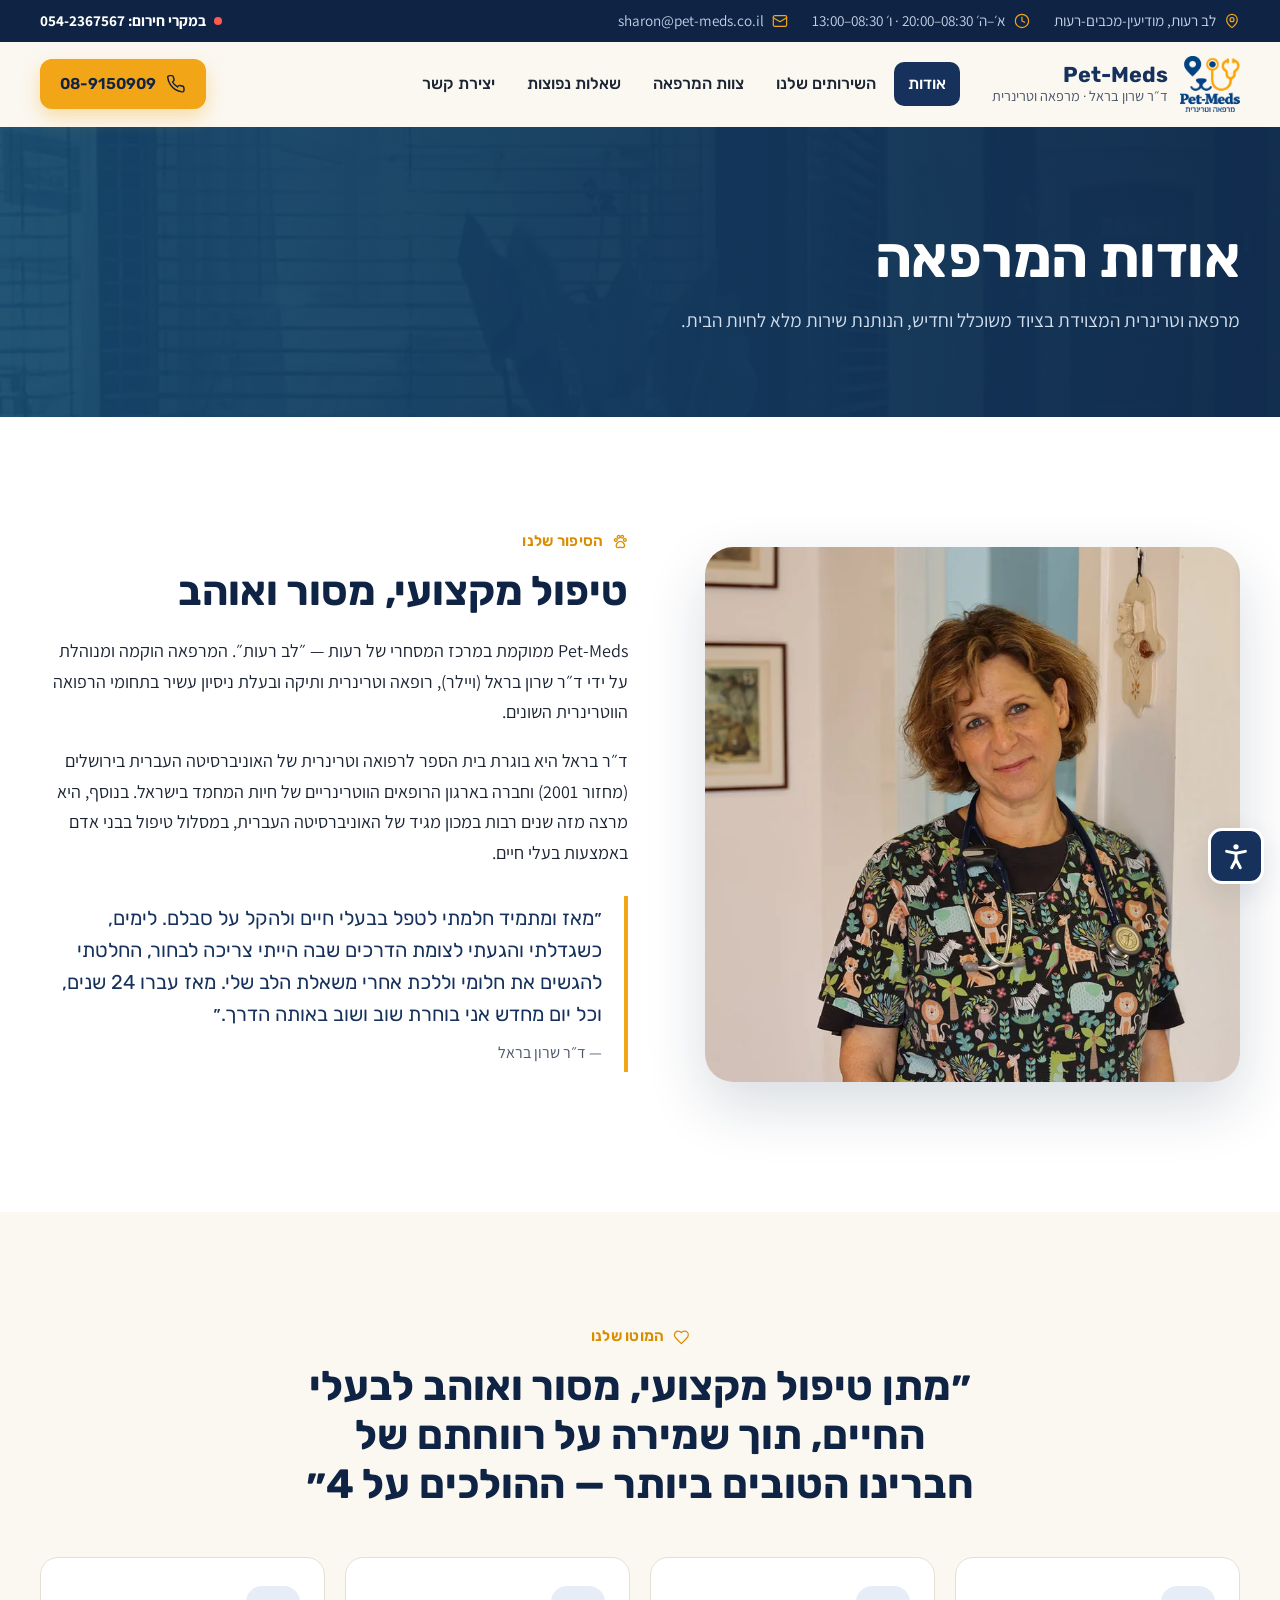
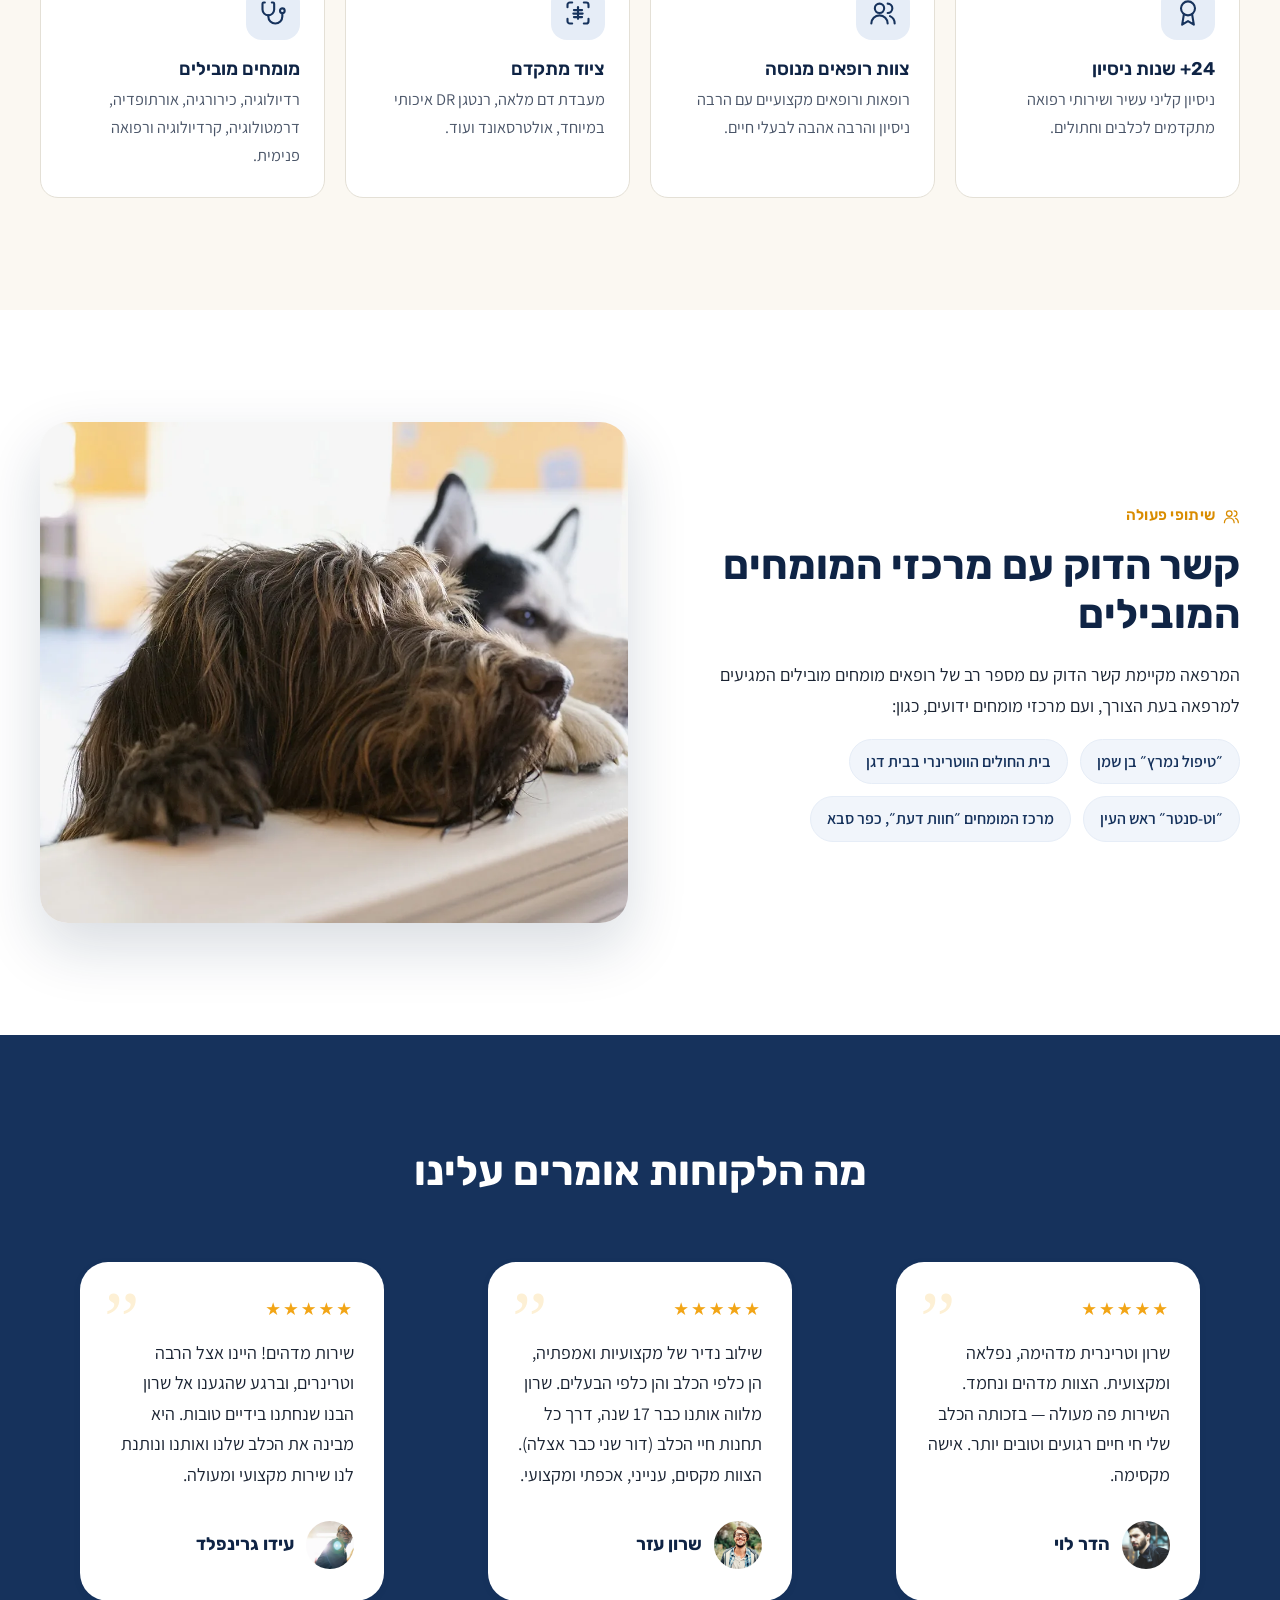
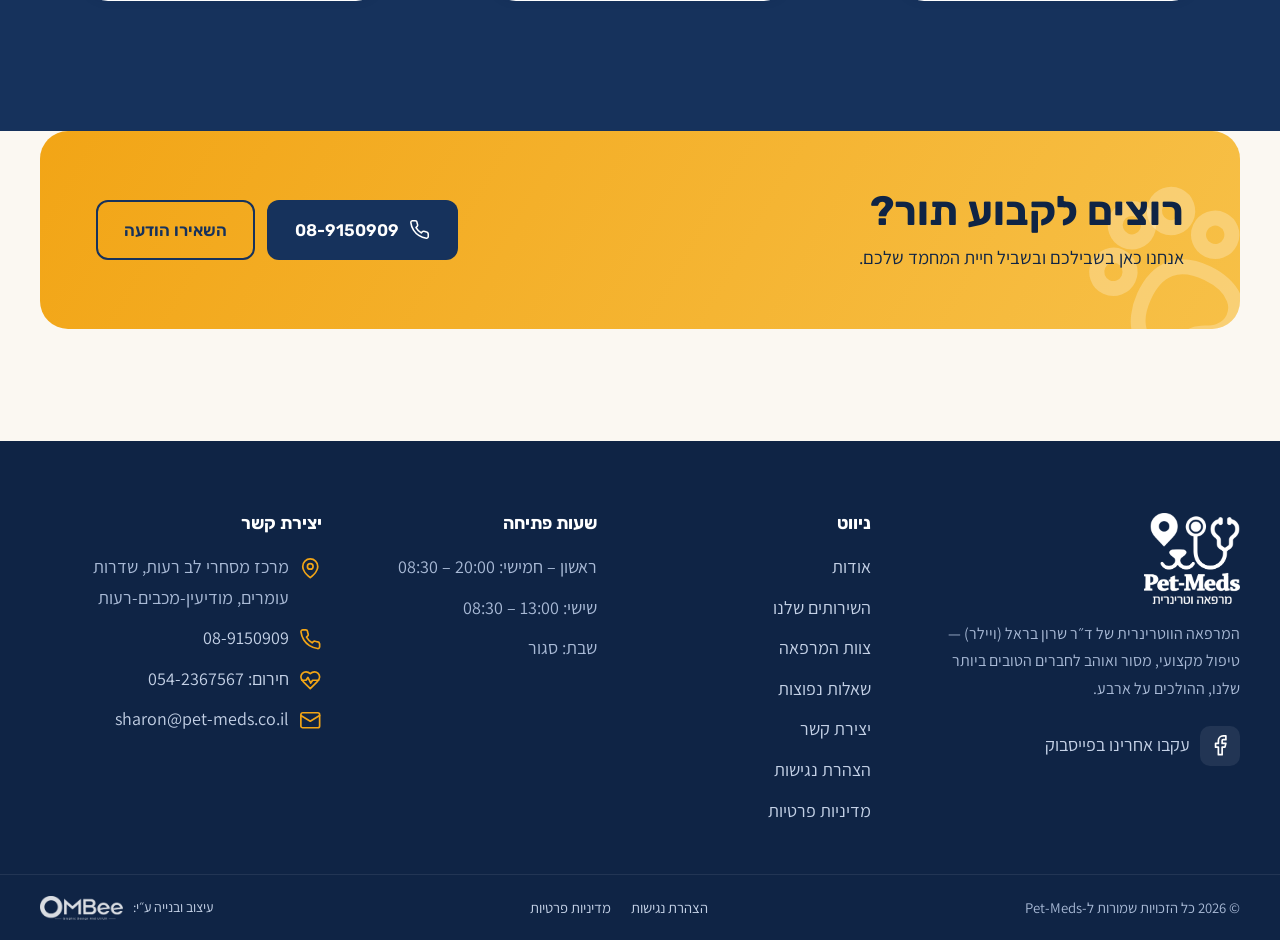
==== about.html @ 330ca10f "Pet-Meds website — full redesign Static RTL Hebrew site for Dr. Sharon Barel's veterinary clinic: ho" ====
<!doctype html>
<html lang="he" dir="rtl">
<head>
  <meta charset="utf-8">
  <meta name="viewport" content="width=device-width, initial-scale=1">
  <title>אודות המרפאה | Pet-Meds — מרפאה וטרינרית בלב רעות</title>
  <meta name="description" content="Pet-Meds היא מרפאה וטרינרית מצוידת בציוד משוכלל וחדיש, הנותנת שירות מלא לחיות הבית — בהנהלת ד״ר שרון בראל (ויילר).">
  <meta property="og:title" content="אודות המרפאה | Pet-Meds — מרפאה וטרינרית בלב רעות">
  <meta property="og:description" content="Pet-Meds היא מרפאה וטרינרית מצוידת בציוד משוכלל וחדיש, הנותנת שירות מלא לחיות הבית — בהנהלת ד״ר שרון בראל (ויילר).">
  <meta property="og:type" content="website">
  <meta property="og:locale" content="he_IL">
  <meta property="og:image" content="img/hero.webp">
  <meta name="theme-color" content="#16325c">
  <link rel="canonical" href="https://www.pet-meds.co.il/about.html">
  <link rel="icon" href="img/logo-Pet-Meds.webp">
  <link rel="preconnect" href="https://fonts.googleapis.com">
  <link rel="preconnect" href="https://fonts.gstatic.com" crossorigin>
  <link href="https://fonts.googleapis.com/css2?family=Assistant:wght@400;600;700&family=Rubik:wght@500;600;700&display=swap" rel="stylesheet">
  <link rel="stylesheet" href="css/style.css">
</head>
<body>
<a class="skip-link" href="#main">דילוג לתוכן הראשי</a>
<div class="topbar">
  <div class="container">
    <div class="topbar__info">
      <span class="topbar__item"><svg class="icon" viewBox="0 0 24 24" aria-hidden="true" focusable="false"><path d="M20 10c0 6-8 12-8 12s-8-6-8-12a8 8 0 0 1 16 0Z"/><circle cx="12" cy="10" r="3"/></svg> לב רעות, מודיעין-מכבים-רעות</span>
      <span class="topbar__item"><svg class="icon" viewBox="0 0 24 24" aria-hidden="true" focusable="false"><circle cx="12" cy="12" r="10"/><path d="M12 6v6l4 2"/></svg> א׳–ה׳ 08:30–20:00 · ו׳ 08:30–13:00</span>
      <a class="topbar__item" href="mailto:sharon@pet-meds.co.il"><svg class="icon" viewBox="0 0 24 24" aria-hidden="true" focusable="false"><rect x="2" y="4" width="20" height="16" rx="2"/><path d="m22 7-10 6L2 7"/></svg> sharon@pet-meds.co.il</a>
    </div>
    <a class="topbar__emergency" href="tel:0542367567"><span class="dot" aria-hidden="true"></span> במקרי חירום: 054-2367567</a>
  </div>
</div>
<header class="header">
  <div class="container">
    <button class="nav-toggle" type="button" aria-label="פתיחת תפריט" aria-controls="drawer" aria-expanded="false"><svg class="icon" viewBox="0 0 24 24" aria-hidden="true" focusable="false"><path d="M4 6h16M4 12h16M4 18h16"/></svg></button>
    <a class="brand" href="index.html" aria-label="Pet-Meds — לעמוד הבית">
      <img src="img/logo-Pet-Meds.webp" alt="" width="60" height="60">
      <span class="brand__text">
        <span class="brand__name">Pet-Meds</span>
        <span class="brand__sub">ד״ר שרון בראל · מרפאה וטרינרית</span>
      </span>
    </a>
    <nav class="nav" id="main-nav" aria-label="ניווט ראשי">
      <a href="about.html" aria-current="page">אודות</a>
      <a href="services.html">השירותים שלנו</a>
      <a href="team.html">צוות המרפאה</a>
      <a href="faq.html">שאלות נפוצות</a>
      <a href="contact.html">יצירת קשר</a>
    </nav>
    <div class="header__cta">
      <a class="btn btn--primary btn--sm" href="tel:089150909"><svg class="icon" viewBox="0 0 24 24" aria-hidden="true" focusable="false"><path d="M22 16.9v3a2 2 0 0 1-2.2 2 19.8 19.8 0 0 1-8.6-3.1 19.5 19.5 0 0 1-6-6A19.8 19.8 0 0 1 2.1 4.2 2 2 0 0 1 4.1 2h3a2 2 0 0 1 2 1.7c.1.9.4 1.8.7 2.7a2 2 0 0 1-.5 2.1L8 9.8a16 16 0 0 0 6 6l1.3-1.3a2 2 0 0 1 2.1-.4c.9.3 1.8.6 2.7.7a2 2 0 0 1 1.7 2Z"/></svg> 08-9150909</a>
    </div>
  </div>
</header>
<main id="main">

<section class="page-hero">
  <div class="container">
    <h1>אודות המרפאה</h1>
    <p>מרפאה וטרינרית המצוידת בציוד משוכלל וחדיש, הנותנת שירות מלא לחיות הבית.</p>
  </div>
</section>
<section class="section section--white">
  <div class="container split">
    <div class="split__media reveal"><img src="img/team-sharon.webp" alt="ד״ר שרון בראל" width="900" height="765" loading="lazy"></div>
    <div class="reveal">
      <span class="eyebrow"><svg class="icon" viewBox="0 0 24 24" aria-hidden="true" focusable="false"><circle cx="5.5" cy="10" r="2"/><circle cx="9.5" cy="5.5" r="2"/><circle cx="14.5" cy="5.5" r="2"/><circle cx="18.5" cy="10" r="2"/><path d="M12 12c-2.8 0-6 3.4-6 6 0 1.7 1.3 3 3 3 1.2 0 2-.6 3-.6s1.8.6 3 .6c1.7 0 3-1.3 3-3 0-2.6-3.2-6-6-6Z"/></svg> הסיפור שלנו</span>
      <h2>טיפול מקצועי, מסור ואוהב</h2>
      <p>Pet-Meds ממוקמת במרכז המסחרי של רעות — ״לב רעות״. המרפאה הוקמה ומנוהלת על ידי ד״ר שרון בראל (ויילר), רופאה וטרינרית ותיקה ובעלת ניסיון עשיר בתחומי הרפואה הווטרינרית השונים.</p>
      <p>ד״ר בראל היא בוגרת בית הספר לרפואה וטרינרית של האוניברסיטה העברית בירושלים (מחזור 2001) וחברה בארגון הרופאים הווטרינריים של חיות המחמד בישראל. בנוסף, היא מרצה מזה שנים רבות במכון מגיד של האוניברסיטה העברית, במסלול טיפול בבני אדם באמצעות בעלי חיים.</p>
      <blockquote class="quote">
        ״מאז ומתמיד חלמתי לטפל בבעלי חיים ולהקל על סבלם. לימים, כשגדלתי והגעתי לצומת הדרכים שבה הייתי צריכה לבחור, החלטתי להגשים את חלומי וללכת אחרי משאלת הלב שלי. מאז עברו 24 שנים, וכל יום מחדש אני בוחרת שוב ושוב באותה הדרך.״
        <cite>— ד״ר שרון בראל</cite>
      </blockquote>
    </div>
  </div>
</section>
<section class="section">
  <div class="container">
    <div class="section-head section-head--center">
      <span class="eyebrow"><svg class="icon" viewBox="0 0 24 24" aria-hidden="true" focusable="false"><path d="M19 14c1.5-1.5 3-3.2 3-5.5A5.5 5.5 0 0 0 16.5 3c-1.8 0-3 .5-4.5 2-1.5-1.5-2.7-2-4.5-2A5.5 5.5 0 0 0 2 8.5c0 2.3 1.5 4 3 5.5l7 7Z"/></svg> המוטו שלנו</span>
      <h2>״מתן טיפול מקצועי, מסור ואוהב לבעלי החיים, תוך שמירה על רווחתם של חברינו הטובים ביותר — ההולכים על 4״</h2>
    </div>
    <div class="features">
      <div class="feature reveal"><div class="feature__ico"><svg class="icon" viewBox="0 0 24 24" aria-hidden="true" focusable="false"><circle cx="12" cy="8" r="6"/><path d="M15.5 13 17 22l-5-3-5 3 1.5-9"/></svg></div><h3>24+ שנות ניסיון</h3><p>ניסיון קליני עשיר ושירותי רפואה מתקדמים לכלבים וחתולים.</p></div>
      <div class="feature reveal"><div class="feature__ico"><svg class="icon" viewBox="0 0 24 24" aria-hidden="true" focusable="false"><circle cx="9" cy="8" r="4"/><path d="M2 21a7 7 0 0 1 14 0"/><path d="M16 4a4 4 0 0 1 0 8"/><path d="M22 21a7 7 0 0 0-4-6.3"/></svg></div><h3>צוות רופאים מנוסה</h3><p>רופאות ורופאים מקצועיים עם הרבה ניסיון והרבה אהבה לבעלי חיים.</p></div>
      <div class="feature reveal"><div class="feature__ico"><svg class="icon" viewBox="0 0 24 24" aria-hidden="true" focusable="false"><path d="M3 7V5a2 2 0 0 1 2-2h2"/><path d="M17 3h2a2 2 0 0 1 2 2v2"/><path d="M21 17v2a2 2 0 0 1-2 2h-2"/><path d="M7 21H5a2 2 0 0 1-2-2v-2"/><path d="M12 7v10"/><path d="M8.5 9.5h7M8 12.5h8M8.5 15.5h7"/></svg></div><h3>ציוד מתקדם</h3><p>מעבדת דם מלאה, רנטגן DR איכותי במיוחד, אולטרסאונד ועוד.</p></div>
      <div class="feature reveal"><div class="feature__ico"><svg class="icon" viewBox="0 0 24 24" aria-hidden="true" focusable="false"><path d="M5 3H4a1 1 0 0 0-1 1v5a5 5 0 0 0 10 0V4a1 1 0 0 0-1-1h-1"/><path d="M8 14v1a6 6 0 0 0 12 0v-3"/><circle cx="20" cy="10" r="2"/></svg></div><h3>מומחים מובילים</h3><p>רדיולוגיה, כירורגיה, אורתופדיה, דרמטולוגיה, קרדיולוגיה ורפואה פנימית.</p></div>
    </div>
  </div>
</section>
<section class="section section--white">
  <div class="container split">
    <div class="reveal">
      <span class="eyebrow"><svg class="icon" viewBox="0 0 24 24" aria-hidden="true" focusable="false"><circle cx="9" cy="8" r="4"/><path d="M2 21a7 7 0 0 1 14 0"/><path d="M16 4a4 4 0 0 1 0 8"/><path d="M22 21a7 7 0 0 0-4-6.3"/></svg> שיתופי פעולה</span>
      <h2>קשר הדוק עם מרכזי המומחים המובילים</h2>
      <p>המרפאה מקיימת קשר הדוק עם מספר רב של רופאים מומחים מובילים המגיעים למרפאה בעת הצורך, ועם מרכזי מומחים ידועים, כגון:</p>
      <div class="partners">
        <span>״טיפול נמרץ״ בן שמן</span>
        <span>בית החולים הווטרינרי בבית דגן</span>
        <span>״וט-סנטר״ ראש העין</span>
        <span>מרכז המומחים ״חוות דעת״, כפר סבא</span>
      </div>
    </div>
    <div class="split__media reveal"><img src="img/two-dogs.webp" alt="שני כלבים" width="1296" height="864" loading="lazy" style="aspect-ratio:4/3.4"></div>
  </div>
</section>
<section class="section section--navy">
  <div class="container">
    <div class="section-head section-head--center"><h2>מה הלקוחות אומרים עלינו</h2></div>
    <div class="reviews">
      <figure class="review reveal">
        <span class="review__mark" aria-hidden="true">”</span>
        <div class="review__stars" aria-label="5 כוכבים">★★★★★</div>
        <blockquote style="margin:0"><p>שרון וטרינרית מדהימה, נפלאה ומקצועית. הצוות מדהים ונחמד. השירות פה מעולה — בזכותה הכלב שלי חי חיים רגועים וטובים יותר. אישה מקסימה.</p></blockquote>
        <figcaption class="review__author"><img src="img/review-1.webp" alt="" width="48" height="48" loading="lazy"><strong>הדר לוי</strong></figcaption>
      </figure>
      <figure class="review reveal">
        <span class="review__mark" aria-hidden="true">”</span>
        <div class="review__stars" aria-label="5 כוכבים">★★★★★</div>
        <blockquote style="margin:0"><p>שילוב נדיר של מקצועיות ואמפתיה, הן כלפי הכלב והן כלפי הבעלים. שרון מלווה אותנו כבר 17 שנה, דרך כל תחנות חיי הכלב (דור שני כבר אצלה). הצוות מקסים, ענייני, אכפתי ומקצועי.</p></blockquote>
        <figcaption class="review__author"><img src="img/review-2.webp" alt="" width="48" height="48" loading="lazy"><strong>שרון עזר</strong></figcaption>
      </figure>
      <figure class="review reveal">
        <span class="review__mark" aria-hidden="true">”</span>
        <div class="review__stars" aria-label="5 כוכבים">★★★★★</div>
        <blockquote style="margin:0"><p>שירות מדהים! היינו אצל הרבה וטרינרים, וברגע שהגענו אל שרון הבנו שנחתנו בידיים טובות. היא מבינה את הכלב שלנו ואותנו ונותנת לנו שירות מקצועי ומעולה.</p></blockquote>
        <figcaption class="review__author"><img src="img/review-3.webp" alt="" width="48" height="48" loading="lazy"><strong>עידו גרינפלד</strong></figcaption>
      </figure>
    </div>
  </div>
</section>

<section class="section" style="padding-top:0">
  <div class="container">
    <div class="cta-band reveal">
      <svg class="cta-band__paw icon" viewBox="0 0 24 24" aria-hidden="true"><circle cx="5.5" cy="10" r="2"/><circle cx="9.5" cy="5.5" r="2"/><circle cx="14.5" cy="5.5" r="2"/><circle cx="18.5" cy="10" r="2"/><path d="M12 12c-2.8 0-6 3.4-6 6 0 1.7 1.3 3 3 3 1.2 0 2-.6 3-.6s1.8.6 3 .6c1.7 0 3-1.3 3-3 0-2.6-3.2-6-6-6Z"/></svg>
      <div>
        <h2>רוצים לקבוע תור?</h2>
        <p>אנחנו כאן בשבילכם ובשביל חיית המחמד שלכם.</p>
      </div>
      <div style="display:flex;gap:12px;flex-wrap:wrap">
        <a class="btn btn--navy" href="tel:089150909"><svg class="icon" viewBox="0 0 24 24" aria-hidden="true" focusable="false"><path d="M22 16.9v3a2 2 0 0 1-2.2 2 19.8 19.8 0 0 1-8.6-3.1 19.5 19.5 0 0 1-6-6A19.8 19.8 0 0 1 2.1 4.2 2 2 0 0 1 4.1 2h3a2 2 0 0 1 2 1.7c.1.9.4 1.8.7 2.7a2 2 0 0 1-.5 2.1L8 9.8a16 16 0 0 0 6 6l1.3-1.3a2 2 0 0 1 2.1-.4c.9.3 1.8.6 2.7.7a2 2 0 0 1 1.7 2Z"/></svg> 08-9150909</a>
        <a class="btn btn--ghost" href="contact.html">השאירו הודעה</a>
      </div>
    </div>
  </div>
</section>
</main>
<footer class="footer">
  <div class="container footer__grid">
    <div class="footer__brand">
      <img src="img/logo-Pet-Meds.webp" alt="Pet-Meds — מרפאה וטרינרית" width="72" height="72">
      <p>המרפאה הווטרינרית של ד״ר שרון בראל (ויילר) — טיפול מקצועי, מסור ואוהב לחברים הטובים ביותר שלנו, ההולכים על ארבע.</p>
      <a class="footer__social" href="https://www.facebook.com/petmeds2015" target="_blank" rel="noopener"><span class="ico"><svg class="icon" viewBox="0 0 24 24" aria-hidden="true" focusable="false"><path d="M18 2h-3a5 5 0 0 0-5 5v3H7v4h3v8h4v-8h3l1-4h-4V7a1 1 0 0 1 1-1h3Z"/></svg></span> עקבו אחרינו בפייסבוק</a>
    </div>
    <div>
      <h4>ניווט</h4>
      <ul><li><a href="about.html">אודות</a></li><li><a href="services.html">השירותים שלנו</a></li><li><a href="team.html">צוות המרפאה</a></li><li><a href="faq.html">שאלות נפוצות</a></li><li><a href="contact.html">יצירת קשר</a></li><li><a href="accessibility.html">הצהרת נגישות</a></li><li><a href="privacy.html">מדיניות פרטיות</a></li></ul>
    </div>
    <div>
      <h4>שעות פתיחה</h4>
      <ul><li>ראשון – חמישי: <span dir="ltr">08:30 – 20:00</span></li><li>שישי: <span dir="ltr">08:30 – 13:00</span></li><li>שבת: <span dir="ltr">סגור</span></li></ul>
    </div>
    <div>
      <h4>יצירת קשר</h4>
      <ul class="footer__contact">
        <li><svg class="icon" viewBox="0 0 24 24" aria-hidden="true" focusable="false"><path d="M20 10c0 6-8 12-8 12s-8-6-8-12a8 8 0 0 1 16 0Z"/><circle cx="12" cy="10" r="3"/></svg> <span>מרכז מסחרי לב רעות, שדרות עומרים, מודיעין-מכבים-רעות</span></li>
        <li><svg class="icon" viewBox="0 0 24 24" aria-hidden="true" focusable="false"><path d="M22 16.9v3a2 2 0 0 1-2.2 2 19.8 19.8 0 0 1-8.6-3.1 19.5 19.5 0 0 1-6-6A19.8 19.8 0 0 1 2.1 4.2 2 2 0 0 1 4.1 2h3a2 2 0 0 1 2 1.7c.1.9.4 1.8.7 2.7a2 2 0 0 1-.5 2.1L8 9.8a16 16 0 0 0 6 6l1.3-1.3a2 2 0 0 1 2.1-.4c.9.3 1.8.6 2.7.7a2 2 0 0 1 1.7 2Z"/></svg> <a href="tel:089150909">08-9150909</a></li>
        <li><svg class="icon" viewBox="0 0 24 24" aria-hidden="true" focusable="false"><path d="M19 14c1.5-1.5 3-3.2 3-5.5A5.5 5.5 0 0 0 16.5 3c-1.8 0-3 .5-4.5 2-1.5-1.5-2.7-2-4.5-2A5.5 5.5 0 0 0 2 8.5c0 2.3 1.5 4 3 5.5l7 7Z"/><path d="M3.2 12h4.3l2-3 3 6 2-3h6.3"/></svg> <a href="tel:0542367567">חירום: 054-2367567</a></li>
        <li><svg class="icon" viewBox="0 0 24 24" aria-hidden="true" focusable="false"><rect x="2" y="4" width="20" height="16" rx="2"/><path d="m22 7-10 6L2 7"/></svg> <a href="mailto:sharon@pet-meds.co.il">sharon@pet-meds.co.il</a></li>
      </ul>
    </div>
  </div>
  <div class="footer__bottom">
    <div class="container">
      <span>© <span id="year">2026</span> כל הזכויות שמורות ל-Pet-Meds</span>
      <span class="footer__legal"><a href="accessibility.html">הצהרת נגישות</a><a href="privacy.html">מדיניות פרטיות</a></span>
      <a class="footer__credit" href="https://ombee.co.il" target="_blank" rel="noopener">עיצוב ובנייה ע״י: <img src="img/ombee-logo.webp" alt="OMBee — Graphic Design and UI/UX" width="800" height="230" loading="lazy"></a>
    </div>
  </div>
</footer>

<a class="fab" href="tel:0542367567"><svg class="icon" viewBox="0 0 24 24" aria-hidden="true" focusable="false"><path d="M22 16.9v3a2 2 0 0 1-2.2 2 19.8 19.8 0 0 1-8.6-3.1 19.5 19.5 0 0 1-6-6A19.8 19.8 0 0 1 2.1 4.2 2 2 0 0 1 4.1 2h3a2 2 0 0 1 2 1.7c.1.9.4 1.8.7 2.7a2 2 0 0 1-.5 2.1L8 9.8a16 16 0 0 0 6 6l1.3-1.3a2 2 0 0 1 2.1-.4c.9.3 1.8.6 2.7.7a2 2 0 0 1 1.7 2Z"/></svg> חירום</a>

<button class="a11y-toggle" type="button" aria-label="תפריט נגישות" aria-controls="a11y-panel" aria-expanded="false"><svg class="icon" viewBox="0 0 24 24" aria-hidden="true" focusable="false"><circle cx="12" cy="12" r="11" fill="currentColor" stroke="none" opacity=".0"/><circle cx="12" cy="4.6" r="2.1" fill="currentColor" stroke="none"/><path d="M4.5 8.3 12 9.8l7.5-1.5" stroke-width="2.4"/><path d="M12 9.8v5" stroke-width="2.4"/><path d="m8.6 21.3 3.4-6.5 3.4 6.5" stroke-width="2.4"/></svg></button>
<div class="a11y-panel" id="a11y-panel" role="dialog" aria-label="תפריט נגישות" hidden>
  <div class="a11y-panel__head">
    <h2 class="a11y-panel__title">תפריט נגישות</h2>
    <button class="a11y-panel__close" type="button" aria-label="סגירת תפריט הנגישות"><svg class="icon" viewBox="0 0 24 24" aria-hidden="true" focusable="false"><path d="M18 6 6 18M6 6l12 12"/></svg></button>
  </div>
  <div class="a11y-grid">
    <button type="button" class="a11y-tile" data-a11y="contrast" data-title="ניגודיות +" data-labels="ניגודיות כהה|ניגודיות בהירה|היפוך צבעים" aria-pressed="false">
      <span class="a11y-tile__ico"><svg class="icon" viewBox="0 0 24 24" aria-hidden="true" focusable="false"><circle cx="12" cy="12" r="9"/><path d="M12 3a9 9 0 0 1 0 18Z" fill="currentColor"/></svg></span>
      <span class="a11y-tile__label">ניגודיות +</span>
      <span class="a11y-tile__steps" aria-hidden="true"><i></i><i></i><i></i></span>
    </button>
    <button type="button" class="a11y-tile" data-a11y="links" data-title="הדגשת קישורים" data-labels="הדגשת קישורים" aria-pressed="false">
      <span class="a11y-tile__ico"><svg class="icon" viewBox="0 0 24 24" aria-hidden="true" focusable="false"><path d="M9 17H7A5 5 0 0 1 7 7h2"/><path d="M15 7h2a5 5 0 1 1 0 10h-2"/><path d="M8 12h8"/></svg></span>
      <span class="a11y-tile__label">הדגשת קישורים</span>
      
    </button>
    <button type="button" class="a11y-tile" data-a11y="text" data-title="טקסט גדול" data-labels="טקסט גדול|טקסט גדול יותר|טקסט ענק" aria-pressed="false">
      <span class="a11y-tile__ico"><svg class="icon" viewBox="0 0 24 24" aria-hidden="true" focusable="false"><path d="M3 7V5h10v2"/><path d="M8 5v14"/><path d="M6 19h4"/><path d="M14 12v-1.5h7V12"/><path d="M17.5 10.5V19"/><path d="M16 19h3"/></svg></span>
      <span class="a11y-tile__label">טקסט גדול</span>
      <span class="a11y-tile__steps" aria-hidden="true"><i></i><i></i><i></i></span>
    </button>
    <button type="button" class="a11y-tile" data-a11y="spacing" data-title="ריווח טקסט" data-labels="ריווח טקסט|ריווח גדול|ריווח גדול מאוד" aria-pressed="false">
      <span class="a11y-tile__ico"><svg class="icon" viewBox="0 0 24 24" aria-hidden="true" focusable="false"><path d="M7 12h10" stroke-dasharray="2 2.5"/><path d="m5 9-3 3 3 3"/><path d="m19 9 3 3-3 3"/></svg></span>
      <span class="a11y-tile__label">ריווח טקסט</span>
      <span class="a11y-tile__steps" aria-hidden="true"><i></i><i></i><i></i></span>
    </button>
    <button type="button" class="a11y-tile" data-a11y="motion" data-title="ביטול הנפשות" data-labels="ביטול הנפשות" aria-pressed="false">
      <span class="a11y-tile__ico"><svg class="icon" viewBox="0 0 24 24" aria-hidden="true" focusable="false"><circle cx="12" cy="12" r="9" stroke-dasharray="1.5 2.6"/><path d="M10 9v6M14 9v6"/></svg></span>
      <span class="a11y-tile__label">ביטול הנפשות</span>
      
    </button>
    <button type="button" class="a11y-tile" data-a11y="images" data-title="הסתרת תמונות" data-labels="הסתרת תמונות" aria-pressed="false">
      <span class="a11y-tile__ico"><svg class="icon" viewBox="0 0 24 24" aria-hidden="true" focusable="false"><rect x="2" y="6" width="16" height="15" rx="2"/><circle cx="7.5" cy="11" r="1.5"/><path d="m18 17-4.5-4.5L5 21"/><path d="m17 2 5 5M22 2l-5 5"/></svg></span>
      <span class="a11y-tile__label">הסתרת תמונות</span>
      
    </button>
    <button type="button" class="a11y-tile" data-a11y="dyslexia" data-title="תמיכה בדיסלקציה" data-labels="תמיכה בדיסלקציה" aria-pressed="false">
      <span class="a11y-tile__ico"><svg class="icon" viewBox="0 0 24 24" aria-hidden="true" focusable="false"><text x="12" y="17.5" text-anchor="middle" font-size="15" font-family="Georgia, serif" fill="currentColor" stroke="none">Df</text></svg></span>
      <span class="a11y-tile__label">תמיכה בדיסלקציה</span>
      
    </button>
    <button type="button" class="a11y-tile" data-a11y="cursor" data-title="סמן" data-labels="סמן גדול כהה|סמן גדול בהיר" aria-pressed="false">
      <span class="a11y-tile__ico"><svg class="icon" viewBox="0 0 24 24" aria-hidden="true" focusable="false"><path d="M5 3 19 10l-6.5 2L10 18.5Z"/><path d="m12.5 12 5.5 6"/></svg></span>
      <span class="a11y-tile__label">סמן</span>
      <span class="a11y-tile__steps" aria-hidden="true"><i></i><i></i></span>
    </button>
    <button type="button" class="a11y-tile" data-a11y="tooltips" data-title="תיאורים" data-labels="תיאורים" aria-pressed="false">
      <span class="a11y-tile__ico"><svg class="icon" viewBox="0 0 24 24" aria-hidden="true" focusable="false"><path d="M21 15a2 2 0 0 1-2 2H8l-4 4V5a2 2 0 0 1 2-2h13a2 2 0 0 1 2 2Z"/><path d="M12.5 7v.01M12.5 10v4"/></svg></span>
      <span class="a11y-tile__label">תיאורים</span>
      
    </button>
    <button type="button" class="a11y-tile" data-a11y="lineheight" data-title="גובה שורה" data-labels="גובה שורה גדול|גובה שורה גדול יותר|גובה שורה מקסימלי" aria-pressed="false">
      <span class="a11y-tile__ico"><svg class="icon" viewBox="0 0 24 24" aria-hidden="true" focusable="false"><path d="M11 6h10M11 10h10M11 14h10M11 18h10"/><path d="M5 4v16"/><path d="m3 6 2-2 2 2M3 18l2 2 2-2"/></svg></span>
      <span class="a11y-tile__label">גובה שורה</span>
      <span class="a11y-tile__steps" aria-hidden="true"><i></i><i></i><i></i></span>
    </button>
    <button type="button" class="a11y-tile" data-a11y="align" data-title="יישור טקסט" data-labels="יישור לימין|יישור למרכז|יישור לשמאל" aria-pressed="false">
      <span class="a11y-tile__ico"><svg class="icon" viewBox="0 0 24 24" aria-hidden="true" focusable="false"><path d="M3 6h18M9 10h12M3 14h18M9 18h12"/></svg></span>
      <span class="a11y-tile__label">יישור טקסט</span>
      <span class="a11y-tile__steps" aria-hidden="true"><i></i><i></i><i></i></span>
    </button>
    <button type="button" class="a11y-tile" data-a11y="saturation" data-title="רוויה" data-labels="רוויה נמוכה|רוויה גבוהה|גווני אפור" aria-pressed="false">
      <span class="a11y-tile__ico"><svg class="icon" viewBox="0 0 24 24" aria-hidden="true" focusable="false"><path d="M12 3s6 6.5 6 11a6 6 0 0 1-12 0c0-4.5 6-11 6-11Z"/></svg></span>
      <span class="a11y-tile__label">רוויה</span>
      <span class="a11y-tile__steps" aria-hidden="true"><i></i><i></i><i></i></span>
    </button>
  </div>
  <button class="a11y-reset" type="button" data-a11y-reset><svg class="icon" viewBox="0 0 24 24" aria-hidden="true" focusable="false"><path d="M3 12a9 9 0 0 1 15.5-6.2L21 8"/><path d="M21 3v5h-5"/><path d="M21 12a9 9 0 0 1-15.5 6.2L3 16"/><path d="M3 21v-5h5"/></svg> איפוס כל הגדרות הנגישות</button>
  <div class="a11y-links"><a href="accessibility.html">הצהרת נגישות</a><a href="privacy.html">מדיניות פרטיות</a></div>
</div>
<div class="a11y-tooltip" role="tooltip" hidden></div>

<div class="drawer-overlay" hidden></div>
<aside class="drawer" id="drawer" aria-label="תפריט ניווט" hidden>
  <div class="drawer__head">
    <a class="brand" href="index.html" aria-label="Pet-Meds — לעמוד הבית">
      <img src="img/logo-Pet-Meds.webp" alt="" width="48" height="48">
      <span class="brand__name">Pet-Meds</span>
    </a>
    <button class="drawer__close" type="button" aria-label="סגירת תפריט"><svg class="icon" viewBox="0 0 24 24" aria-hidden="true" focusable="false"><path d="M18 6 6 18M6 6l12 12"/></svg></button>
  </div>
  <nav class="drawer__nav" aria-label="ניווט ראשי">
    <a href="about.html" aria-current="page">אודות</a>
    <a href="services.html">השירותים שלנו</a>
    <a href="team.html">צוות המרפאה</a>
    <a href="faq.html">שאלות נפוצות</a>
    <a href="contact.html">יצירת קשר</a>
  </nav>
  <div class="drawer__foot">
    <div class="drawer__hours"><svg class="icon" viewBox="0 0 24 24" aria-hidden="true" focusable="false"><circle cx="12" cy="12" r="10"/><path d="M12 6v6l4 2"/></svg><span>א׳–ה׳ 08:30–20:00<br>ו׳ 08:30–13:00</span></div>
    <a class="btn btn--primary" href="tel:089150909"><svg class="icon" viewBox="0 0 24 24" aria-hidden="true" focusable="false"><path d="M22 16.9v3a2 2 0 0 1-2.2 2 19.8 19.8 0 0 1-8.6-3.1 19.5 19.5 0 0 1-6-6A19.8 19.8 0 0 1 2.1 4.2 2 2 0 0 1 4.1 2h3a2 2 0 0 1 2 1.7c.1.9.4 1.8.7 2.7a2 2 0 0 1-.5 2.1L8 9.8a16 16 0 0 0 6 6l1.3-1.3a2 2 0 0 1 2.1-.4c.9.3 1.8.6 2.7.7a2 2 0 0 1 1.7 2Z"/></svg> 08-9150909</a>
    <a class="btn drawer__emergency" href="tel:0542367567"><svg class="icon" viewBox="0 0 24 24" aria-hidden="true" focusable="false"><path d="M19 14c1.5-1.5 3-3.2 3-5.5A5.5 5.5 0 0 0 16.5 3c-1.8 0-3 .5-4.5 2-1.5-1.5-2.7-2-4.5-2A5.5 5.5 0 0 0 2 8.5c0 2.3 1.5 4 3 5.5l7 7Z"/><path d="M3.2 12h4.3l2-3 3 6 2-3h6.3"/></svg> חירום: 054-2367567</a>
  </div>
</aside>

<script src="js/main.js"></script>
</body>
</html>
---- css/style.css ----
/* =========================================================
   Pet-Meds — מרפאה וטרינרית | ד״ר שרון בראל
   ========================================================= */

:root {
  --navy-900: #0f2445;
  --navy-800: #16325c;
  --navy-700: #1f4275;
  --navy-100: #e6edf7;
  --navy-50: #f1f5fb;
  --amber-500: #f2a516;
  --amber-600: #d98c00;
  --amber-100: #fdf0d5;
  --cream: #fbf8f2;
  --white: #ffffff;
  --ink: #1b2433;
  --ink-soft: #4a5568;
  --line: #e4e0d6;
  --danger: #c8372d;

  --radius-sm: 10px;
  --radius: 18px;
  --radius-lg: 28px;
  --shadow-sm: 0 2px 8px rgba(15, 36, 69, .06);
  --shadow: 0 10px 30px rgba(15, 36, 69, .10);
  --shadow-lg: 0 24px 60px rgba(15, 36, 69, .16);

  --font-head: "Rubik", "Assistant", system-ui, sans-serif;
  --font-body: "Assistant", "Rubik", system-ui, sans-serif;
  --container: 1200px;
  --header-h: 84px;
}

*,
*::before,
*::after { box-sizing: border-box; }

html { scroll-behavior: smooth; scroll-padding-top: calc(var(--header-h) + 16px); }

body {
  margin: 0;
  font-family: var(--font-body);
  font-size: 1.125rem;
  line-height: 1.7;
  color: var(--ink);
  background: var(--cream);
  -webkit-font-smoothing: antialiased;
}

img { max-width: 100%; height: auto; display: block; }
a { color: var(--navy-700); }
h1, h2, h3, h4 { font-family: var(--font-head); color: var(--navy-900); line-height: 1.2; margin: 0 0 .5em; }
h1 { font-size: clamp(2.2rem, 4.6vw, 3.6rem); font-weight: 700; letter-spacing: -.01em; }
h2 { font-size: clamp(1.8rem, 3.2vw, 2.6rem); font-weight: 700; }
h3 { font-size: 1.3rem; font-weight: 600; }
p { margin: 0 0 1em; }

.container { width: min(100% - 32px, var(--container)); margin-inline: auto; }
.section { padding: clamp(64px, 9vw, 112px) 0; }
.section--white { background: var(--white); }
.section--navy { background: var(--navy-800); color: #dfe7f3; }
.section--navy h2, .section--navy h3 { color: var(--white); }

.icon { width: 1.25em; height: 1.25em; flex: none; stroke: currentColor; fill: none; stroke-width: 1.8; stroke-linecap: round; stroke-linejoin: round; }

.skip-link {
  position: absolute; inset-inline-start: 16px; top: -60px; z-index: 1000;
  background: var(--amber-500); color: var(--navy-900); padding: 10px 18px; border-radius: var(--radius-sm);
  font-weight: 700; text-decoration: none; transition: top .2s;
}
.skip-link:focus { top: 12px; }

:focus-visible { outline: 3px solid var(--amber-500); outline-offset: 3px; border-radius: 4px; }

/* ---------- Eyebrow / section heads ---------- */
.eyebrow {
  display: inline-flex; align-items: center; gap: 8px;
  font-family: var(--font-head); font-weight: 600; font-size: .95rem;
  color: var(--amber-600); letter-spacing: .02em; margin-bottom: 12px;
}
.eyebrow .icon { width: 1.1em; height: 1.1em; }
.section-head { max-width: 680px; margin-bottom: 48px; }
.section-head--center { margin-inline: auto; text-align: center; }
.section-head p { color: var(--ink-soft); font-size: 1.2rem; }
.section--navy .section-head p { color: #c4d1e6; }

/* ---------- Buttons ---------- */
.btn {
  display: inline-flex; align-items: center; justify-content: center; gap: 10px;
  font-family: var(--font-head); font-weight: 600; font-size: 1.05rem;
  padding: 14px 26px; border-radius: 12px; border: 2px solid transparent;
  text-decoration: none; cursor: pointer; transition: transform .15s, background .2s, color .2s, box-shadow .2s;
  white-space: nowrap;
}
.btn:hover { transform: translateY(-2px); }
.btn--primary { background: var(--amber-500); color: var(--navy-900); box-shadow: 0 8px 20px rgba(242, 165, 22, .35); }
.btn--primary:hover { background: #ffb52e; }
.btn--navy { background: var(--navy-800); color: var(--white); }
.btn--navy:hover { background: var(--navy-700); }
.btn--ghost { border-color: var(--navy-800); color: var(--navy-800); background: transparent; }
.btn--ghost:hover { background: var(--navy-800); color: var(--white); }
.btn--light { border-color: rgba(255,255,255,.5); color: var(--white); }
.btn--light:hover { background: var(--white); color: var(--navy-900); }
.btn--sm { padding: 10px 18px; font-size: .98rem; }

/* ---------- Top bar ---------- */
.topbar { background: var(--navy-900); color: #c4d1e6; font-size: .95rem; }
.topbar .container { display: flex; justify-content: space-between; align-items: center; gap: 16px; min-height: 42px; flex-wrap: wrap; }
.topbar__info { display: flex; gap: 24px; flex-wrap: wrap; }
.topbar__item { display: inline-flex; align-items: center; gap: 8px; color: inherit; text-decoration: none; }
.topbar__item .icon { color: var(--amber-500); width: 1.05em; height: 1.05em; }
.topbar__emergency { display: inline-flex; align-items: center; gap: 8px; color: var(--white); font-weight: 700; text-decoration: none; }
.topbar__emergency .dot { width: 8px; height: 8px; border-radius: 50%; background: #ff5a4e; box-shadow: 0 0 0 0 rgba(255, 90, 78, .7); animation: pulse 2s infinite; }
@keyframes pulse { 70% { box-shadow: 0 0 0 8px rgba(255, 90, 78, 0); } 100% { box-shadow: 0 0 0 0 rgba(255, 90, 78, 0); } }

/* ---------- Header ---------- */
.header {
  position: sticky; top: 0; z-index: 100;
  background: rgba(251, 248, 242, .92); backdrop-filter: saturate(160%) blur(12px);
  border-bottom: 1px solid transparent; transition: border-color .2s, box-shadow .2s;
}
.header.is-scrolled { border-bottom-color: var(--line); box-shadow: var(--shadow-sm); }
.header .container { display: flex; align-items: center; gap: 32px; height: var(--header-h); }
.brand { display: flex; align-items: center; gap: 12px; text-decoration: none; }
.brand img { width: 60px; height: 60px; object-fit: contain; }
.brand__text { display: flex; flex-direction: column; line-height: 1.15; }
.brand__name { font-family: var(--font-head); font-weight: 700; font-size: 1.35rem; color: var(--navy-800); }
.brand__sub { font-size: .9rem; color: var(--ink-soft); }

.nav { display: flex; align-items: center; gap: 4px; }
.nav a {
  font-family: var(--font-head); font-weight: 500; font-size: 1.02rem;
  color: var(--ink); text-decoration: none; padding: 8px 14px; border-radius: 10px; transition: background .2s, color .2s; white-space: nowrap;
}
.nav a:hover { background: var(--navy-100); color: var(--navy-800); }
.nav a[aria-current="page"] { background: var(--navy-800); color: var(--white); }
.header__cta { display: flex; align-items: center; gap: 12px; margin-inline-start: auto; }
.nav-toggle {
  display: none; width: 40px; height: 40px; padding: 0; margin-inline-start: -6px; border: 0;
  background: transparent; color: var(--navy-800); cursor: pointer; align-items: center; justify-content: center;
}
.nav-toggle .icon { width: 28px; height: 28px; }

/* ---------- Hero ---------- */
.hero { position: relative; overflow: hidden; padding: clamp(48px, 7vw, 96px) 0 clamp(64px, 8vw, 110px); }
.hero::before {
  content: ""; position: absolute; width: 720px; height: 720px; border-radius: 50%;
  background: radial-gradient(circle, var(--amber-100) 0%, rgba(253, 240, 213, 0) 70%);
  inset-inline-start: -260px; top: -220px; z-index: -1;
}
.hero .container { display: grid; grid-template-columns: 1.05fr 1fr; gap: clamp(32px, 5vw, 72px); align-items: center; }
.hero__lead { font-size: clamp(1.15rem, 1.6vw, 1.35rem); color: var(--ink-soft); max-width: 560px; }
.hero h1 .accent { color: var(--amber-600); display: block; }
.hero__actions { display: flex; flex-wrap: wrap; gap: 14px; margin: 32px 0 36px; }
.hero__stats { display: flex; gap: 28px; flex-wrap: wrap; padding-top: 28px; border-top: 1px solid var(--line); }
.stat__num { font-family: var(--font-head); font-weight: 700; font-size: 2rem; color: var(--navy-800); line-height: 1; }
.stat__label { font-size: .98rem; color: var(--ink-soft); }

.hero__media { position: relative; }
.hero__img {
  border-radius: 200px 200px var(--radius-lg) var(--radius-lg);
  aspect-ratio: 1 / 1; object-fit: cover; object-position: 28% 80%; width: 100%;
  box-shadow: var(--shadow-lg);
}
.hero__badge {
  position: absolute; background: var(--white); border-radius: var(--radius); box-shadow: var(--shadow);
  padding: 14px 18px; display: flex; align-items: center; gap: 12px; font-family: var(--font-head);
}
.hero__badge .ico { width: 44px; height: 44px; border-radius: 12px; display: grid; place-items: center; }
.hero__badge strong { display: block; color: var(--navy-900); font-size: 1.05rem; }
.hero__badge span { font-size: .9rem; color: var(--ink-soft); font-family: var(--font-body); }
.hero__badge--a { inset-inline-end: -18px; bottom: 56px; }
.hero__badge--a .ico { background: var(--amber-100); color: var(--amber-600); }
.hero__badge--b { inset-inline-start: -24px; top: 64px; }
.hero__badge--b .ico { background: #fde4e2; color: var(--danger); }
.hero__badge a { color: var(--danger); text-decoration: none; font-weight: 700; }

/* ---------- Features ---------- */
.features { display: grid; grid-template-columns: repeat(auto-fit, minmax(210px, 1fr)); gap: 20px; }
.feature {
  background: var(--white); border-radius: var(--radius); padding: 28px 24px; border: 1px solid var(--line);
  transition: transform .2s, box-shadow .2s;
}
.feature:hover { transform: translateY(-4px); box-shadow: var(--shadow); }
.feature__ico { width: 54px; height: 54px; border-radius: 16px; background: var(--navy-100); color: var(--navy-800); display: grid; place-items: center; margin-bottom: 18px; }
.feature__ico .icon { width: 28px; height: 28px; }
.feature h3 { font-size: 1.15rem; margin-bottom: 6px; }
.feature p { color: var(--ink-soft); font-size: 1.02rem; margin: 0; }

/* ---------- Services ---------- */
.services { display: grid; grid-template-columns: repeat(auto-fill, minmax(270px, 1fr)); gap: 22px; }
.service {
  position: relative; background: var(--white); border-radius: var(--radius); padding: 30px 28px;
  border: 1px solid var(--line); overflow: hidden; transition: transform .2s, box-shadow .2s, border-color .2s;
}
.service::after {
  content: ""; position: absolute; inset-inline: 0; bottom: 0; height: 4px; background: var(--amber-500);
  transform: scaleX(0); transform-origin: right; transition: transform .3s;
}
.service:hover { transform: translateY(-4px); box-shadow: var(--shadow); border-color: transparent; }
.service:hover::after { transform: scaleX(1); }
.service__ico {
  width: 60px; height: 60px; border-radius: 18px; display: grid; place-items: center; margin-bottom: 20px;
  background: linear-gradient(135deg, var(--navy-800), var(--navy-700)); color: var(--white);
}
.service__ico .icon { width: 30px; height: 30px; }
.service:nth-child(3n+2) .service__ico { background: linear-gradient(135deg, var(--amber-500), #f7bf4f); color: var(--navy-900); }
.service p { color: var(--ink-soft); margin: 0; font-size: 1.04rem; }
.section--navy .service { background: rgba(255,255,255,.05); border-color: rgba(255,255,255,.1); }
.section--navy .service p { color: #c4d1e6; }
.section-cta { text-align: center; margin-top: 44px; }

/* ---------- About split ---------- */
.split { display: grid; grid-template-columns: 1fr 1.1fr; gap: clamp(32px, 6vw, 80px); align-items: center; }
.split__media { position: relative; }
.split__media img { border-radius: var(--radius-lg); box-shadow: var(--shadow-lg); width: 100%; aspect-ratio: 1 / 1; object-fit: cover; object-position: 50% 20%; }
.split__media::before {
  content: ""; position: absolute; inset: 24px -24px -24px 24px; border-radius: var(--radius-lg);
  background: var(--amber-500); z-index: -1; opacity: .9;
}
.quote {
  font-family: var(--font-head); font-size: 1.25rem; line-height: 1.6; color: var(--navy-800);
  border-inline-start: 4px solid var(--amber-500); padding: 6px 22px; margin: 28px 0;
}
.quote cite { display: block; margin-top: 10px; font-style: normal; font-size: 1rem; color: var(--ink-soft); font-family: var(--font-body); }
.checklist { list-style: none; padding: 0; margin: 0 0 28px; display: grid; gap: 10px; }
.checklist li { display: flex; gap: 12px; align-items: flex-start; }
.checklist .icon { color: var(--amber-600); margin-top: 5px; }

/* ---------- Team ---------- */
.team { display: grid; grid-template-columns: repeat(auto-fill, minmax(260px, 1fr)); gap: 26px; }
.member { background: var(--white); border-radius: var(--radius-lg); overflow: hidden; border: 1px solid var(--line); display: flex; flex-direction: column; }
.member__photo { aspect-ratio: 4 / 4.4; overflow: hidden; background: var(--navy-100); }
.member__photo img { width: 100%; height: 100%; object-fit: cover; object-position: 50% 22%; transition: transform .5s; }
.member:hover .member__photo img { transform: scale(1.04); }
.member__body { padding: 22px 24px 26px; }
.member__role { display: inline-block; font-size: .9rem; font-weight: 600; color: var(--amber-600); margin-bottom: 4px; font-family: var(--font-head); }
.member__body h3 { margin-bottom: 10px; }
.member__body p { color: var(--ink-soft); font-size: 1rem; margin: 0 0 .6em; }

.team-strip { display: grid; grid-template-columns: repeat(6, 1fr); gap: 16px; }
.team-strip a { text-decoration: none; text-align: center; color: var(--ink); }
.team-strip img { width: 100%; aspect-ratio: 1; object-fit: cover; object-position: 50% 20%; border-radius: 50%; border: 4px solid var(--white); box-shadow: var(--shadow-sm); margin-bottom: 12px; transition: transform .25s, box-shadow .25s; }
.team-strip a:hover img { transform: translateY(-4px); box-shadow: var(--shadow); }
.team-strip strong { display: block; font-family: var(--font-head); color: var(--navy-900); font-size: 1.05rem; }
.team-strip span { font-size: .92rem; color: var(--ink-soft); }

/* ---------- Reviews ---------- */
.reviews { display: grid; grid-template-columns: repeat(auto-fit, minmax(280px, 1fr)); gap: 24px; }
.review { background: var(--white); border-radius: var(--radius-lg); padding: 32px 30px; box-shadow: var(--shadow-sm); position: relative; display: flex; flex-direction: column; }
.review__mark { position: absolute; top: 18px; inset-inline-end: 24px; font-family: Georgia, serif; font-size: 5rem; line-height: 1; color: var(--amber-100); }
.review__stars { color: var(--amber-500); letter-spacing: 2px; font-size: 1.1rem; margin-bottom: 14px; }
.review p { color: var(--ink); flex: 1; }
.review__author { display: flex; align-items: center; gap: 12px; margin-top: 12px; }
.review__author img { width: 48px; height: 48px; border-radius: 50%; object-fit: cover; }
.review__author strong { font-family: var(--font-head); color: var(--navy-900); }
.section--navy .review { background: var(--white); }

/* ---------- FAQ ---------- */
.faq { display: grid; gap: 14px; max-width: 880px; margin-inline: auto; }
.faq details { background: var(--white); border: 1px solid var(--line); border-radius: var(--radius); transition: box-shadow .2s, border-color .2s; }
.faq details[open] { box-shadow: var(--shadow); border-color: transparent; }
.faq summary {
  list-style: none; cursor: pointer; padding: 22px 26px; display: flex; justify-content: space-between; align-items: center; gap: 16px;
  font-family: var(--font-head); font-weight: 600; font-size: 1.12rem; color: var(--navy-900);
}
.faq summary::-webkit-details-marker { display: none; }
.faq summary .plus { width: 34px; height: 34px; border-radius: 10px; background: var(--navy-100); color: var(--navy-800); display: grid; place-items: center; flex: none; transition: transform .25s, background .2s; }
.faq details[open] summary .plus { transform: rotate(45deg); background: var(--amber-500); color: var(--navy-900); }
.faq__body { padding: 0 26px 24px; color: var(--ink-soft); }
.faq__body ul { margin: 0 0 1em; padding-inline-start: 22px; }
.faq__body li { margin-bottom: 4px; }
.faq__body h4 { font-size: 1.05rem; margin: 12px 0 6px; color: var(--navy-800); }
.faq-cats { display: flex; flex-wrap: wrap; gap: 10px; justify-content: center; margin-bottom: 36px; }
.faq-cats button {
  font: 600 1rem var(--font-head); padding: 10px 20px; border-radius: 10px; border: 1px solid var(--line);
  background: var(--white); color: var(--navy-800); cursor: pointer;
}
.faq-cats button[aria-pressed="true"] { background: var(--navy-800); color: var(--white); border-color: var(--navy-800); }

/* ---------- Contact ---------- */
.contact { display: grid; grid-template-columns: 1fr 1.15fr; gap: 28px; align-items: stretch; }
.contact__card { background: var(--navy-800); color: #dfe7f3; border-radius: var(--radius-lg); padding: clamp(28px, 4vw, 44px); }
.contact__card h3 { color: var(--white); }
.contact__list { list-style: none; padding: 0; margin: 0 0 28px; display: grid; gap: 18px; }
.contact__list li { display: flex; gap: 14px; align-items: flex-start; }
.contact__list .ico { width: 44px; height: 44px; border-radius: 12px; background: rgba(255,255,255,.08); color: var(--amber-500); display: grid; place-items: center; flex: none; }
.contact__list small { display: block; color: #9fb1cf; font-size: .9rem; }
.contact__list a { color: var(--white); text-decoration: none; font-weight: 600; font-size: 1.1rem; }
.contact__list a:hover { color: var(--amber-500); }
.hours { width: 100%; border-collapse: collapse; }
.hours td { padding: 10px 0; border-bottom: 1px solid rgba(255,255,255,.12); }
.hours td:last-child { text-align: left; direction: ltr; font-weight: 600; color: var(--white); }
.hours tr:last-child td { border-bottom: 0; }
.hours tr.closed td:last-child { color: #9fb1cf; font-weight: 400; }

.form-card { background: var(--white); border-radius: var(--radius-lg); padding: clamp(28px, 4vw, 44px); border: 1px solid var(--line); }
.form { display: grid; grid-template-columns: 1fr 1fr; gap: 16px; }
.form .full { grid-column: 1 / -1; }
.form label { display: block; font-weight: 600; font-size: .98rem; margin-bottom: 6px; color: var(--navy-900); }
.form input, .form textarea, .form select {
  width: 100%; font: inherit; font-size: 1.05rem; padding: 13px 16px; border-radius: 12px; border: 1.5px solid var(--line);
  background: var(--cream); color: var(--ink); transition: border-color .2s, background .2s;
}
.form input:focus, .form textarea:focus, .form select:focus { outline: none; border-color: var(--navy-700); background: var(--white); }
.form textarea { min-height: 130px; resize: vertical; }
.form__note { font-size: .92rem; color: var(--ink-soft); margin: 0; }
.form__status { grid-column: 1 / -1; padding: 12px 16px; border-radius: 12px; background: #e6f6ec; color: #1d6b3a; display: none; }
.form__status.is-visible { display: block; }

.map { margin-top: 28px; border-radius: var(--radius-lg); overflow: hidden; border: 1px solid var(--line); height: 380px; background: var(--navy-100); }
.map iframe { width: 100%; height: 100%; border: 0; display: block; }

/* ---------- CTA band ---------- */
.cta-band { background: linear-gradient(120deg, var(--amber-500), #f7c047); border-radius: var(--radius-lg); padding: clamp(32px, 5vw, 56px); display: flex; align-items: center; justify-content: space-between; gap: 24px; flex-wrap: wrap; position: relative; overflow: hidden; }
.cta-band h2 { margin: 0 0 6px; }
.cta-band p { margin: 0; color: var(--navy-900); font-size: 1.15rem; }
.cta-band__paw { position: absolute; inset-inline-start: -30px; bottom: -40px; width: 200px; height: 200px; color: rgba(255,255,255,.25); transform: rotate(-20deg); }
.cta-band > *:not(.cta-band__paw) { position: relative; }

/* ---------- Page hero (inner pages) ---------- */
.page-hero {
  position: relative; color: var(--white); padding: clamp(56px, 8vw, 96px) 0 clamp(48px, 7vw, 80px);
  background: var(--navy-800) url("../img/about.webp") center / cover no-repeat; isolation: isolate;
}
.page-hero::before { content: ""; position: absolute; inset: 0; background: linear-gradient(90deg, rgba(15,36,69,.55), rgba(15,36,69,.9)); z-index: -1; }
.page-hero h1 { color: var(--white); margin-bottom: 12px; }
.page-hero p { font-size: 1.2rem; color: #d3deef; max-width: 640px; margin: 0; }
.breadcrumbs { display: flex; gap: 8px; font-size: .95rem; margin-bottom: 18px; color: #a9bad6; }
.breadcrumbs a { color: var(--amber-500); text-decoration: none; }

/* ---------- Prose (accessibility etc.) ---------- */
.prose { max-width: 820px; margin-inline: auto; background: var(--white); border-radius: var(--radius-lg); padding: clamp(28px, 5vw, 56px); border: 1px solid var(--line); }
.prose h2 { font-size: 1.5rem; margin-top: 1.6em; }
.prose h2:first-child { margin-top: 0; }
.prose p, .prose li { color: var(--ink-soft); }
.prose .meta { color: var(--amber-600); font-weight: 600; }

/* ---------- Partners ---------- */
.partners { display: flex; flex-wrap: wrap; gap: 12px; }
.partners span { background: var(--navy-50); border: 1px solid var(--navy-100); color: var(--navy-800); padding: 8px 16px; border-radius: 999px; font-weight: 600; font-size: 1rem; }

/* ---------- Footer ---------- */
.footer { background: var(--navy-900); color: #a9bad6; padding: 72px 0 0; margin-top: 0; }
.footer__grid { display: grid; grid-template-columns: 1.4fr 1fr 1fr 1.2fr; gap: 40px; padding-bottom: 48px; }
.footer h4 { color: var(--white); font-size: 1.1rem; margin-bottom: 18px; }
.footer ul { list-style: none; padding: 0; margin: 0; display: grid; gap: 10px; }
.footer a { color: #c4d1e6; text-decoration: none; }
.footer a:hover { color: var(--amber-500); }
.footer__brand img { width: 96px; height: auto; margin-bottom: 16px; filter: brightness(0) invert(1); }
.footer__brand p { font-size: 1rem; max-width: 300px; }
.footer__social { display: inline-flex; align-items: center; gap: 10px; margin-top: 8px; }
.footer__social .ico { width: 40px; height: 40px; border-radius: 10px; background: rgba(255,255,255,.08); display: grid; place-items: center; color: var(--white); }
.footer__contact li { display: flex; gap: 10px; align-items: flex-start; }
.footer__contact .icon { color: var(--amber-500); margin-top: 5px; }
.footer__bottom { border-top: 1px solid rgba(255,255,255,.08); padding: 20px 0; font-size: .92rem; }
.footer__bottom .container { display: flex; justify-content: space-between; gap: 12px; flex-wrap: wrap; }

/* ---------- Floating call (mobile) ---------- */
.fab { display: none; }

/* ---------- Accessibility widget ---------- */
.a11y-toggle {
  position: fixed; inset-inline-start: 16px; bottom: 16px; z-index: 300;
  width: 56px; height: 56px; border-radius: 14px; border: 3px solid var(--white); cursor: pointer;
  background: var(--navy-800); color: var(--white); box-shadow: var(--shadow); display: grid; place-items: center;
  transition: transform .2s, background .2s;
}
.a11y-toggle:hover { transform: scale(1.06); background: var(--navy-700); }
.a11y-toggle .icon { width: 30px; height: 30px; }

.a11y-panel {
  position: fixed; inset-inline-start: 16px; bottom: 84px; z-index: 300; width: 300px;
  max-height: calc(100vh - 110px); overflow-y: auto; overscroll-behavior: contain;
  background: #eef1f6; border-radius: 20px; box-shadow: var(--shadow-lg); padding: 14px;
  font-family: var(--font-body); font-size: 15px; line-height: 1.3; color: var(--navy-900);
  animation: a11y-in .2s ease;
}
@keyframes a11y-in { from { opacity: 0; transform: translateY(10px); } }
.a11y-panel__head { display: flex; align-items: center; justify-content: space-between; padding: 2px 4px 12px; }
.a11y-panel__close {
  width: 38px; height: 38px; border-radius: 10px; border: 0; background: var(--white); color: var(--navy-900);
  display: grid; place-items: center; cursor: pointer;
}
.a11y-panel__close .icon { width: 20px; height: 20px; }
.a11y-panel__title { font-size: 1.15em; margin: 0; color: var(--navy-900); }

.a11y-grid { display: grid; grid-template-columns: 1fr 1fr; gap: 10px; }
.a11y-tile {
  display: flex; flex-direction: column; align-items: center; justify-content: center; gap: 10px;
  min-height: 112px; padding: 16px 8px 12px; border-radius: 14px; border: 2px solid transparent;
  background: var(--white); color: var(--navy-900); cursor: pointer; text-align: center;
  font: 700 1em var(--font-body); line-height: 1.25; transition: border-color .15s, background .15s, color .15s;
}
.a11y-tile:hover { border-color: var(--navy-700); }
.a11y-tile__ico .icon { width: 30px; height: 30px; stroke-width: 1.6; }
.a11y-tile__steps { display: flex; gap: 4px; }
.a11y-tile__steps i { width: 16px; height: 4px; border-radius: 2px; background: #d5dbe5; }
.a11y-tile[aria-pressed="true"] { background: var(--navy-800); color: var(--white); }
.a11y-tile[aria-pressed="true"] .a11y-tile__steps i { background: rgba(255,255,255,.3); }
.a11y-tile .a11y-tile__steps i.is-on { background: var(--amber-500); }

.a11y-reset {
  display: flex; align-items: center; justify-content: center; gap: 10px; width: 100%; margin-top: 12px;
  padding: 14px; border: 0; border-radius: 14px; background: var(--amber-500); color: var(--navy-900);
  font: 700 1em var(--font-body); cursor: pointer;
}
.a11y-reset:hover { background: #ffb52e; }
.a11y-links { display: flex; justify-content: center; gap: 20px; margin-top: 12px; }
.a11y-links a { font-weight: 600; color: var(--navy-800); }

.a11y-tooltip {
  position: fixed; z-index: 500; pointer-events: none; max-width: 280px;
  background: var(--navy-900); color: var(--white); padding: 8px 12px; border-radius: 8px;
  font: 600 15px/1.4 var(--font-body); box-shadow: var(--shadow);
}

.a11y-panel[hidden], .a11y-tooltip[hidden], .drawer[hidden], .drawer-overlay[hidden] { display: none !important; }

/* Contrast: dark */
html.a11y-contrast-1 body,
html.a11y-contrast-1 :is(.section, .hero, .header, .topbar, .page-hero, .footer, .feature, .service, .member, .review, .faq details,
  .form-card, .prose, .contact__card, .cta-band, .drawer, .form input, .form select, .form textarea) {
  background: #000 !important; color: #fff !important; border-color: #fff !important; box-shadow: none !important;
}
html.a11y-contrast-1 :is(main, .header, .footer, .topbar, .drawer) :is(h1, h2, h3, h4, p, li, summary, span, strong, td, label, cite, blockquote, div) { color: #fff !important; }
html.a11y-contrast-1 :is(main, .header, .footer, .topbar, .drawer) a { color: #ffef5c !important; }
html.a11y-contrast-1 :is(main, .header, .footer, .drawer) .btn { background: #000 !important; border-color: #ffef5c !important; color: #ffef5c !important; }

/* Contrast: light */
html.a11y-contrast-2 body,
html.a11y-contrast-2 :is(.section, .hero, .header, .topbar, .page-hero, .footer, .feature, .service, .member, .review, .faq details,
  .form-card, .prose, .contact__card, .cta-band, .drawer, .form input, .form select, .form textarea) {
  background: #fff !important; color: #000 !important; border-color: #000 !important; box-shadow: none !important;
}
html.a11y-contrast-2 .page-hero::before { display: none; }
html.a11y-contrast-2 :is(main, .header, .footer, .topbar, .drawer) :is(h1, h2, h3, h4, p, li, summary, span, strong, td, label, cite, blockquote, div) { color: #000 !important; }
html.a11y-contrast-2 :is(main, .header, .footer, .topbar, .drawer) a { color: #0033cc !important; }
html.a11y-contrast-2 :is(main, .header, .footer, .drawer) .btn { background: #fff !important; border-color: #000 !important; color: #000 !important; }
html.a11y-contrast-2 .footer__brand img { filter: none; }

/* Invert + saturation (filters on page regions only, so the widget stays usable) */
html.a11y-contrast-3 { --a11y-inv: invert(1) hue-rotate(180deg); }
html.a11y-saturation-1 { --a11y-sat: saturate(.4); }
html.a11y-saturation-2 { --a11y-sat: saturate(2); }
html.a11y-saturation-3 { --a11y-sat: grayscale(1); }
html:is(.a11y-contrast-3, .a11y-saturation-1, .a11y-saturation-2, .a11y-saturation-3) :is(.topbar, .header, main, .footer, .drawer) {
  filter: var(--a11y-inv, invert(0)) var(--a11y-sat, saturate(1));
}
html.a11y-contrast-3 :is(main, .header, .drawer) img { filter: invert(1) hue-rotate(180deg); }

/* Text */
html.a11y-text-1 { font-size: 112%; }
html.a11y-text-2 { font-size: 125%; }
html.a11y-text-3 { font-size: 140%; }
html.a11y-spacing-1 :is(main, .header, .footer, .topbar, .drawer) * { letter-spacing: .04em !important; word-spacing: .12em !important; }
html.a11y-spacing-2 :is(main, .header, .footer, .topbar, .drawer) * { letter-spacing: .08em !important; word-spacing: .24em !important; }
html.a11y-spacing-3 :is(main, .header, .footer, .topbar, .drawer) * { letter-spacing: .12em !important; word-spacing: .36em !important; }
html.a11y-lineheight-1 :is(main, .header, .footer, .topbar, .drawer) * { line-height: 2 !important; }
html.a11y-lineheight-2 :is(main, .header, .footer, .topbar, .drawer) * { line-height: 2.4 !important; }
html.a11y-lineheight-3 :is(main, .header, .footer, .topbar, .drawer) * { line-height: 2.8 !important; }
html.a11y-align-1 :is(main, .footer, .drawer) * { text-align: right !important; }
html.a11y-align-2 :is(main, .footer, .drawer) * { text-align: center !important; }
html.a11y-align-3 :is(main, .footer, .drawer) * { text-align: left !important; }
html.a11y-dyslexia-1 :is(main, .header, .footer, .topbar, .drawer) :not(svg, svg *) {
  font-family: Arial, Tahoma, sans-serif !important; letter-spacing: .03em;
}
html.a11y-dyslexia-1 :is(main, .header, .footer, .drawer) :is(h1, h2, h3, h4, strong, .btn) { font-weight: 700 !important; }

/* Links, images, motion, cursor */
html.a11y-links-1 :is(main, .header, .footer, .topbar, .drawer) a {
  text-decoration: underline !important; text-underline-offset: 3px; outline: 2px solid var(--amber-500); outline-offset: 2px;
}
html.a11y-images-1 :is(main, .header, .footer, .drawer) img { visibility: hidden !important; }
html.a11y-images-1 .page-hero { background-image: none !important; }
html.a11y-motion-1 *, html.a11y-motion-1 *::before, html.a11y-motion-1 *::after {
  animation: none !important; transition: none !important; scroll-behavior: auto !important;
}
html.a11y-motion-1 .reveal { opacity: 1 !important; transform: none !important; }
html.a11y-cursor-1, html.a11y-cursor-1 * {
  cursor: url("data:image/svg+xml,%3Csvg xmlns='http://www.w3.org/2000/svg' width='44' height='44' viewBox='0 0 24 24'%3E%3Cpath d='M4 2l15 8.5-6.6 1.6L9 18.6z' fill='black' stroke='white' stroke-width='1.2' stroke-linejoin='round'/%3E%3C/svg%3E") 6 3, auto !important;
}
html.a11y-cursor-2, html.a11y-cursor-2 * {
  cursor: url("data:image/svg+xml,%3Csvg xmlns='http://www.w3.org/2000/svg' width='44' height='44' viewBox='0 0 24 24'%3E%3Cpath d='M4 2l15 8.5-6.6 1.6L9 18.6z' fill='white' stroke='black' stroke-width='1.2' stroke-linejoin='round'/%3E%3C/svg%3E") 6 3, auto !important;
}

/* ---------- Side drawer (mobile menu) ---------- */
.drawer-overlay {
  position: fixed; inset: 0; z-index: 400; background: rgba(15, 36, 69, .5); backdrop-filter: blur(2px);
  opacity: 0; transition: opacity .3s;
}
.drawer-overlay.is-open { opacity: 1; }
.drawer {
  position: fixed; top: 0; bottom: 0; right: 0; z-index: 401; width: min(360px, 86vw);
  display: flex; flex-direction: column; background: var(--white); box-shadow: var(--shadow-lg); overflow-y: auto;
  transform: translateX(100%); transition: transform .35s cubic-bezier(.2, .8, .2, 1);
}
.drawer.is-open { transform: none; }
.drawer__head { display: flex; align-items: center; justify-content: space-between; padding: 14px 20px; border-bottom: 1px solid var(--line); }
.drawer__head .brand img { width: 44px; height: 44px; object-fit: contain; }
.drawer__close {
  width: 42px; height: 42px; border: 0; border-radius: 10px; background: transparent; color: var(--navy-900);
  display: grid; place-items: center; cursor: pointer; margin-inline-end: -8px;
}
.drawer__close:hover { background: var(--navy-50); }
.drawer__close .icon { width: 26px; height: 26px; }
.drawer__nav { display: flex; flex-direction: column; padding: 12px 0; flex: 1; }
.drawer__nav a {
  padding: 15px 24px; font: 600 1.15rem var(--font-head); color: var(--navy-900); text-decoration: none;
  border-inline-start: 4px solid transparent; transition: background .15s;
}
.drawer__nav a:hover { background: var(--navy-50); }
.drawer__nav a[aria-current="page"] { border-inline-start-color: var(--amber-500); background: var(--navy-50); color: var(--navy-800); }
.drawer__foot { padding: 20px 24px 28px; border-top: 1px solid var(--line); display: grid; gap: 12px; }
.drawer__hours { display: flex; gap: 10px; align-items: flex-start; color: var(--ink-soft); font-size: 1rem; margin-bottom: 4px; }
.drawer__hours .icon { color: var(--amber-600); margin-top: 4px; }
.drawer .btn { width: 100%; }
.drawer__emergency { border-color: var(--danger); color: var(--danger); background: transparent; }
.drawer__emergency:hover { background: var(--danger); color: var(--white); }
html.drawer-open, html.drawer-open body { overflow: hidden; }

@media (max-width: 640px) {
  .a11y-panel { inset-inline: 8px; width: auto; bottom: 80px; max-height: calc(100vh - 96px); }
}

/* ---------- Reveal on scroll ---------- */
.reveal { opacity: 0; transform: translateY(24px); transition: opacity .7s ease, transform .7s ease; }
.reveal.is-visible { opacity: 1; transform: none; }
@media (prefers-reduced-motion: reduce) {
  .reveal { opacity: 1; transform: none; transition: none; }
  html { scroll-behavior: auto; }
}

/* ---------- Responsive ---------- */
@media (max-width: 1080px) {
  .nav { display: none; }
  .nav-toggle { display: inline-flex; }
  .header .container { gap: 10px; }
  .footer__grid { grid-template-columns: 1fr 1fr; }
  .team-strip { grid-template-columns: repeat(3, 1fr); }
}
@media (max-width: 860px) {
  .hero .container, .split, .contact { grid-template-columns: 1fr; }
  .hero__media { max-width: 520px; margin-inline: auto; width: 100%; }
  .hero__badge--b { inset-inline-start: 0; }
  .hero__badge--a { inset-inline-end: 0; }
  .split__media { max-width: 480px; margin-inline: auto; }
  .split__media::before { inset: 16px -12px -12px 16px; }
}
@media (max-width: 640px) {
  :root { --header-h: 72px; }
  body { font-size: 1.06rem; }
  .topbar__info { display: none; }
  .topbar .container { justify-content: center; }
  .brand img { width: 48px; height: 48px; }
  .brand__sub { display: none; }
  .header__cta .btn { display: none; }
  .form { grid-template-columns: 1fr; }
  .footer__grid { grid-template-columns: 1fr; }
  .team-strip { grid-template-columns: repeat(2, 1fr); }
  .hero__actions .btn { flex: 1; }
  .fab {
    display: flex; position: fixed; inset-inline-end: 16px; bottom: 16px; z-index: 150; align-items: center; gap: 8px;
    background: var(--danger); color: var(--white); padding: 14px 20px; border-radius: 12px; text-decoration: none;
    font-family: var(--font-head); font-weight: 700; box-shadow: 0 10px 24px rgba(200, 55, 45, .4);
  }
  .map { height: 300px; }
}

.footer__legal { display: inline-flex; gap: 20px; flex-wrap: wrap; }
.form__note a { color: var(--navy-700); font-weight: 600; }
.footer__bottom .container { align-items: center; }
.footer__credit { display: inline-flex; align-items: center; gap: 10px; font-size: .88rem; color: #8ea2c2; }
.footer__credit img { height: 24px; width: auto; filter: brightness(0) invert(1); opacity: .85; transition: opacity .2s; }
.footer__credit:hover img { opacity: 1; }
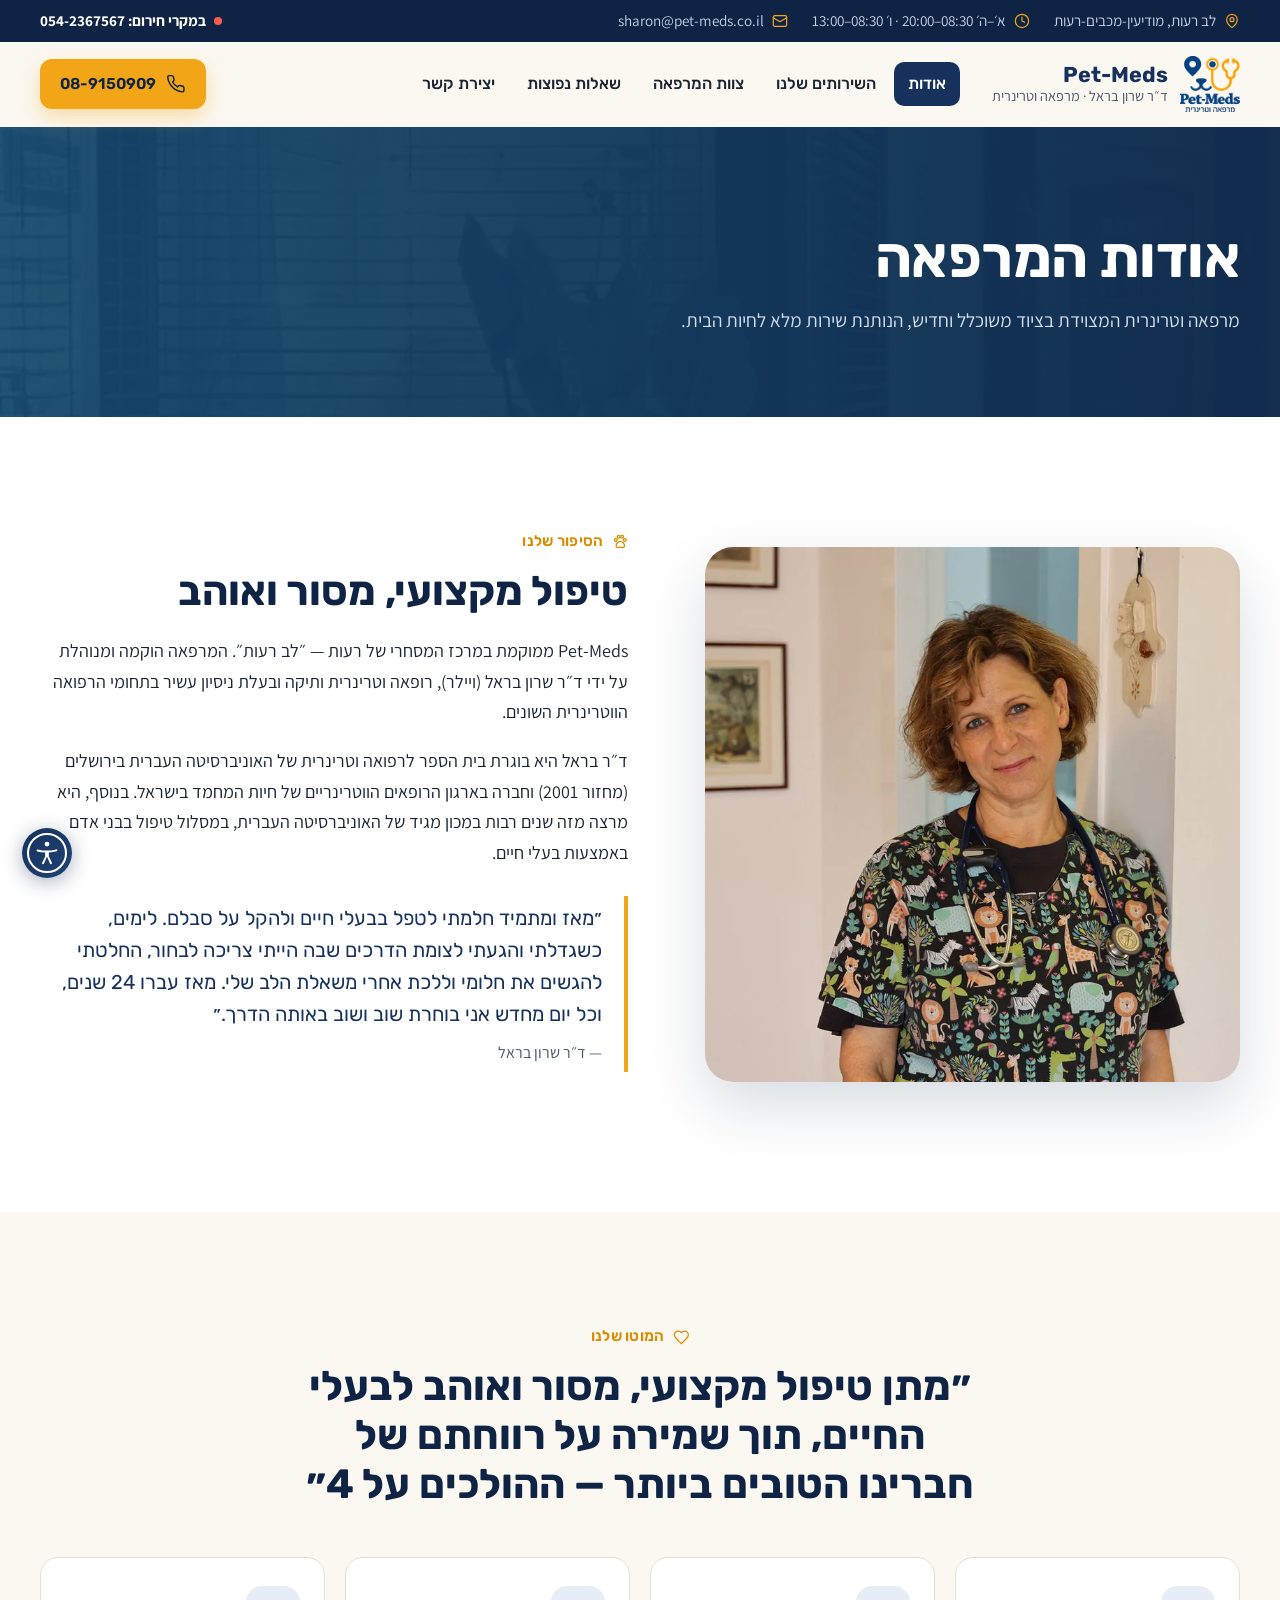
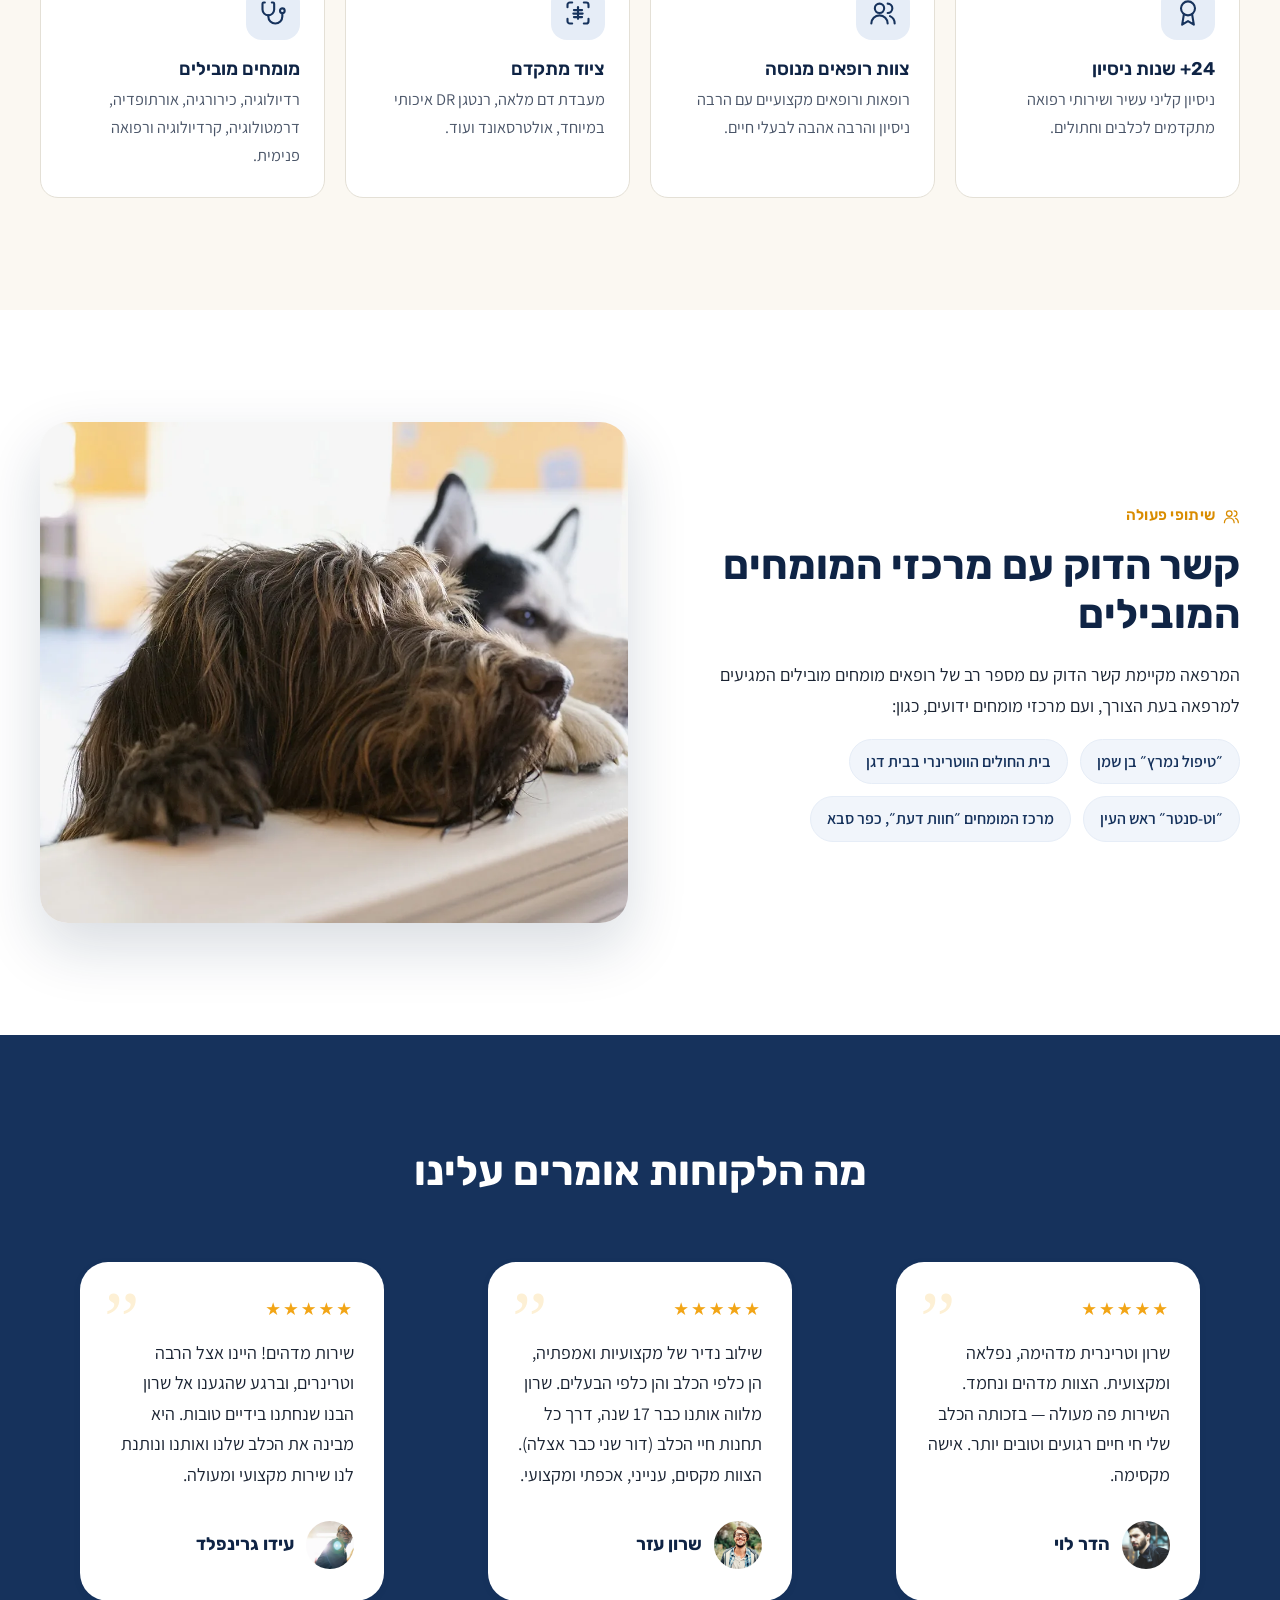
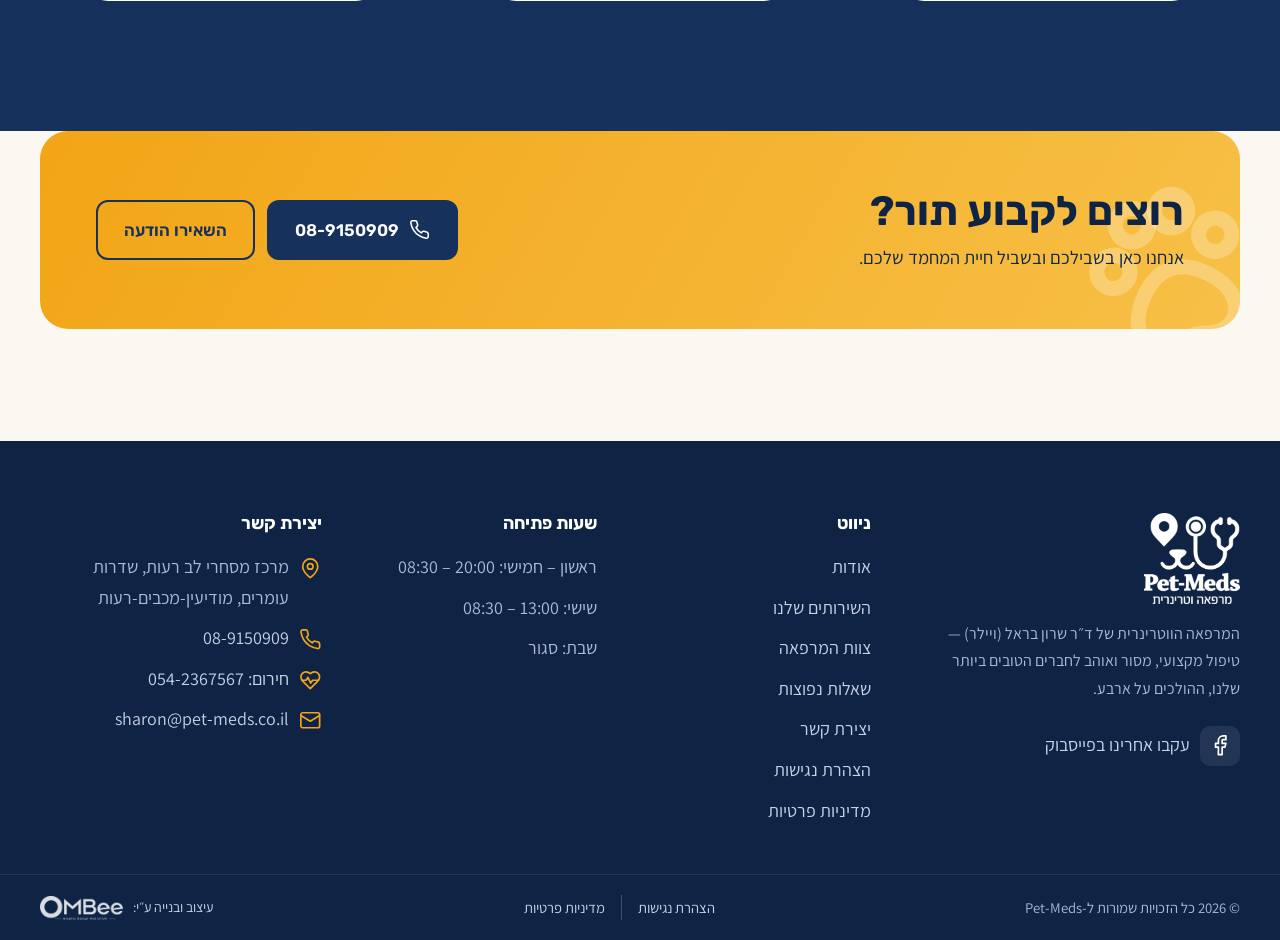
==== commit c827a86f: "גיבוי אתר Pet-Meds — תו נגישות OMBee, באנר עוגיות ודפי מידע משפטי - Replace the old accessibility wi" ====
--- a/about.html
+++ b/about.html
@@ -183,79 +183,6 @@
 
 <a class="fab" href="tel:0542367567"><svg class="icon" viewBox="0 0 24 24" aria-hidden="true" focusable="false"><path d="M22 16.9v3a2 2 0 0 1-2.2 2 19.8 19.8 0 0 1-8.6-3.1 19.5 19.5 0 0 1-6-6A19.8 19.8 0 0 1 2.1 4.2 2 2 0 0 1 4.1 2h3a2 2 0 0 1 2 1.7c.1.9.4 1.8.7 2.7a2 2 0 0 1-.5 2.1L8 9.8a16 16 0 0 0 6 6l1.3-1.3a2 2 0 0 1 2.1-.4c.9.3 1.8.6 2.7.7a2 2 0 0 1 1.7 2Z"/></svg> חירום</a>
 
-<button class="a11y-toggle" type="button" aria-label="תפריט נגישות" aria-controls="a11y-panel" aria-expanded="false"><svg class="icon" viewBox="0 0 24 24" aria-hidden="true" focusable="false"><circle cx="12" cy="12" r="11" fill="currentColor" stroke="none" opacity=".0"/><circle cx="12" cy="4.6" r="2.1" fill="currentColor" stroke="none"/><path d="M4.5 8.3 12 9.8l7.5-1.5" stroke-width="2.4"/><path d="M12 9.8v5" stroke-width="2.4"/><path d="m8.6 21.3 3.4-6.5 3.4 6.5" stroke-width="2.4"/></svg></button>
-<div class="a11y-panel" id="a11y-panel" role="dialog" aria-label="תפריט נגישות" hidden>
-  <div class="a11y-panel__head">
-    <h2 class="a11y-panel__title">תפריט נגישות</h2>
-    <button class="a11y-panel__close" type="button" aria-label="סגירת תפריט הנגישות"><svg class="icon" viewBox="0 0 24 24" aria-hidden="true" focusable="false"><path d="M18 6 6 18M6 6l12 12"/></svg></button>
-  </div>
-  <div class="a11y-grid">
-    <button type="button" class="a11y-tile" data-a11y="contrast" data-title="ניגודיות +" data-labels="ניגודיות כהה|ניגודיות בהירה|היפוך צבעים" aria-pressed="false">
-      <span class="a11y-tile__ico"><svg class="icon" viewBox="0 0 24 24" aria-hidden="true" focusable="false"><circle cx="12" cy="12" r="9"/><path d="M12 3a9 9 0 0 1 0 18Z" fill="currentColor"/></svg></span>
-      <span class="a11y-tile__label">ניגודיות +</span>
-      <span class="a11y-tile__steps" aria-hidden="true"><i></i><i></i><i></i></span>
-    </button>
-    <button type="button" class="a11y-tile" data-a11y="links" data-title="הדגשת קישורים" data-labels="הדגשת קישורים" aria-pressed="false">
-      <span class="a11y-tile__ico"><svg class="icon" viewBox="0 0 24 24" aria-hidden="true" focusable="false"><path d="M9 17H7A5 5 0 0 1 7 7h2"/><path d="M15 7h2a5 5 0 1 1 0 10h-2"/><path d="M8 12h8"/></svg></span>
-      <span class="a11y-tile__label">הדגשת קישורים</span>
-      
-    </button>
-    <button type="button" class="a11y-tile" data-a11y="text" data-title="טקסט גדול" data-labels="טקסט גדול|טקסט גדול יותר|טקסט ענק" aria-pressed="false">
-      <span class="a11y-tile__ico"><svg class="icon" viewBox="0 0 24 24" aria-hidden="true" focusable="false"><path d="M3 7V5h10v2"/><path d="M8 5v14"/><path d="M6 19h4"/><path d="M14 12v-1.5h7V12"/><path d="M17.5 10.5V19"/><path d="M16 19h3"/></svg></span>
-      <span class="a11y-tile__label">טקסט גדול</span>
-      <span class="a11y-tile__steps" aria-hidden="true"><i></i><i></i><i></i></span>
-    </button>
-    <button type="button" class="a11y-tile" data-a11y="spacing" data-title="ריווח טקסט" data-labels="ריווח טקסט|ריווח גדול|ריווח גדול מאוד" aria-pressed="false">
-      <span class="a11y-tile__ico"><svg class="icon" viewBox="0 0 24 24" aria-hidden="true" focusable="false"><path d="M7 12h10" stroke-dasharray="2 2.5"/><path d="m5 9-3 3 3 3"/><path d="m19 9 3 3-3 3"/></svg></span>
-      <span class="a11y-tile__label">ריווח טקסט</span>
-      <span class="a11y-tile__steps" aria-hidden="true"><i></i><i></i><i></i></span>
-    </button>
-    <button type="button" class="a11y-tile" data-a11y="motion" data-title="ביטול הנפשות" data-labels="ביטול הנפשות" aria-pressed="false">
-      <span class="a11y-tile__ico"><svg class="icon" viewBox="0 0 24 24" aria-hidden="true" focusable="false"><circle cx="12" cy="12" r="9" stroke-dasharray="1.5 2.6"/><path d="M10 9v6M14 9v6"/></svg></span>
-      <span class="a11y-tile__label">ביטול הנפשות</span>
-      
-    </button>
-    <button type="button" class="a11y-tile" data-a11y="images" data-title="הסתרת תמונות" data-labels="הסתרת תמונות" aria-pressed="false">
-      <span class="a11y-tile__ico"><svg class="icon" viewBox="0 0 24 24" aria-hidden="true" focusable="false"><rect x="2" y="6" width="16" height="15" rx="2"/><circle cx="7.5" cy="11" r="1.5"/><path d="m18 17-4.5-4.5L5 21"/><path d="m17 2 5 5M22 2l-5 5"/></svg></span>
-      <span class="a11y-tile__label">הסתרת תמונות</span>
-      
-    </button>
-    <button type="button" class="a11y-tile" data-a11y="dyslexia" data-title="תמיכה בדיסלקציה" data-labels="תמיכה בדיסלקציה" aria-pressed="false">
-      <span class="a11y-tile__ico"><svg class="icon" viewBox="0 0 24 24" aria-hidden="true" focusable="false"><text x="12" y="17.5" text-anchor="middle" font-size="15" font-family="Georgia, serif" fill="currentColor" stroke="none">Df</text></svg></span>
-      <span class="a11y-tile__label">תמיכה בדיסלקציה</span>
-      
-    </button>
-    <button type="button" class="a11y-tile" data-a11y="cursor" data-title="סמן" data-labels="סמן גדול כהה|סמן גדול בהיר" aria-pressed="false">
-      <span class="a11y-tile__ico"><svg class="icon" viewBox="0 0 24 24" aria-hidden="true" focusable="false"><path d="M5 3 19 10l-6.5 2L10 18.5Z"/><path d="m12.5 12 5.5 6"/></svg></span>
-      <span class="a11y-tile__label">סמן</span>
-      <span class="a11y-tile__steps" aria-hidden="true"><i></i><i></i></span>
-    </button>
-    <button type="button" class="a11y-tile" data-a11y="tooltips" data-title="תיאורים" data-labels="תיאורים" aria-pressed="false">
-      <span class="a11y-tile__ico"><svg class="icon" viewBox="0 0 24 24" aria-hidden="true" focusable="false"><path d="M21 15a2 2 0 0 1-2 2H8l-4 4V5a2 2 0 0 1 2-2h13a2 2 0 0 1 2 2Z"/><path d="M12.5 7v.01M12.5 10v4"/></svg></span>
-      <span class="a11y-tile__label">תיאורים</span>
-      
-    </button>
-    <button type="button" class="a11y-tile" data-a11y="lineheight" data-title="גובה שורה" data-labels="גובה שורה גדול|גובה שורה גדול יותר|גובה שורה מקסימלי" aria-pressed="false">
-      <span class="a11y-tile__ico"><svg class="icon" viewBox="0 0 24 24" aria-hidden="true" focusable="false"><path d="M11 6h10M11 10h10M11 14h10M11 18h10"/><path d="M5 4v16"/><path d="m3 6 2-2 2 2M3 18l2 2 2-2"/></svg></span>
-      <span class="a11y-tile__label">גובה שורה</span>
-      <span class="a11y-tile__steps" aria-hidden="true"><i></i><i></i><i></i></span>
-    </button>
-    <button type="button" class="a11y-tile" data-a11y="align" data-title="יישור טקסט" data-labels="יישור לימין|יישור למרכז|יישור לשמאל" aria-pressed="false">
-      <span class="a11y-tile__ico"><svg class="icon" viewBox="0 0 24 24" aria-hidden="true" focusable="false"><path d="M3 6h18M9 10h12M3 14h18M9 18h12"/></svg></span>
-      <span class="a11y-tile__label">יישור טקסט</span>
-      <span class="a11y-tile__steps" aria-hidden="true"><i></i><i></i><i></i></span>
-    </button>
-    <button type="button" class="a11y-tile" data-a11y="saturation" data-title="רוויה" data-labels="רוויה נמוכה|רוויה גבוהה|גווני אפור" aria-pressed="false">
-      <span class="a11y-tile__ico"><svg class="icon" viewBox="0 0 24 24" aria-hidden="true" focusable="false"><path d="M12 3s6 6.5 6 11a6 6 0 0 1-12 0c0-4.5 6-11 6-11Z"/></svg></span>
-      <span class="a11y-tile__label">רוויה</span>
-      <span class="a11y-tile__steps" aria-hidden="true"><i></i><i></i><i></i></span>
-    </button>
-  </div>
-  <button class="a11y-reset" type="button" data-a11y-reset><svg class="icon" viewBox="0 0 24 24" aria-hidden="true" focusable="false"><path d="M3 12a9 9 0 0 1 15.5-6.2L21 8"/><path d="M21 3v5h-5"/><path d="M21 12a9 9 0 0 1-15.5 6.2L3 16"/><path d="M3 21v-5h5"/></svg> איפוס כל הגדרות הנגישות</button>
-  <div class="a11y-links"><a href="accessibility.html">הצהרת נגישות</a><a href="privacy.html">מדיניות פרטיות</a></div>
-</div>
-<div class="a11y-tooltip" role="tooltip" hidden></div>
-
 <div class="drawer-overlay" hidden></div>
 <aside class="drawer" id="drawer" aria-label="תפריט ניווט" hidden>
   <div class="drawer__head">
@@ -279,6 +206,8 @@
   </div>
 </aside>
 
+<script src="js/accessibility.js"></script>
+<script src="js/cookies.js"></script>
 <script src="js/main.js"></script>
 </body>
 </html>
--- a/css/style.css
+++ b/css/style.css
@@ -329,12 +329,44 @@
 .breadcrumbs { display: flex; gap: 8px; font-size: .95rem; margin-bottom: 18px; color: #a9bad6; }
 .breadcrumbs a { color: var(--amber-500); text-decoration: none; }
 
-/* ---------- Prose (accessibility etc.) ---------- */
-.prose { max-width: 820px; margin-inline: auto; background: var(--white); border-radius: var(--radius-lg); padding: clamp(28px, 5vw, 56px); border: 1px solid var(--line); }
-.prose h2 { font-size: 1.5rem; margin-top: 1.6em; }
-.prose h2:first-child { margin-top: 0; }
-.prose p, .prose li { color: var(--ink-soft); }
-.prose .meta { color: var(--amber-600); font-weight: 600; }
+/* ---------- Legal pages (accessibility statement, privacy policy) — AgroSoft layout ---------- */
+.page-hero .eyebrow { color: var(--amber-500); }
+.legal-wrap { padding: clamp(40px, 6vw, 64px) 0 clamp(56px, 8vw, 96px); }
+.legal-content { max-width: 820px; margin: 0 auto; line-height: 1.85; color: var(--ink-soft); font-size: 1.08rem; }
+.legal-intro { background: var(--amber-100); border-inline-start: 4px solid var(--amber-500); border-radius: 14px; padding: 20px 24px; margin-bottom: 26px; }
+.legal-intro p { margin: 0 0 8px; color: var(--ink); }
+.legal-intro p:last-child { margin-bottom: 0; }
+.legal-intro .legal-date { font-size: .95rem; font-weight: 700; color: #8a5a00; }
+.legal-toc { border: 1px solid var(--line); border-radius: 14px; padding: 18px 26px; margin-bottom: 14px; background: var(--white); box-shadow: var(--shadow-sm); }
+.legal-toc strong { display: block; font-family: var(--font-head); color: var(--navy-900); margin-bottom: 8px; font-size: 1.08rem; }
+.legal-toc ol { columns: 2; column-gap: 32px; padding-inline-start: 20px; margin: 0; }
+.legal-toc li { margin-bottom: 6px; break-inside: avoid; }
+.legal-toc li::marker { color: var(--amber-600); font-weight: 700; }
+.legal-toc a { color: var(--navy-700); font-weight: 600; text-decoration: underline; text-decoration-color: rgba(31, 66, 117, .3); text-underline-offset: 3px; }
+.legal-toc a:hover { text-decoration-color: currentColor; }
+.legal-content h2 { font-size: 1.45rem; color: var(--navy-900); margin: 40px 0 12px; padding-inline-start: 12px; border-inline-start: 4px solid var(--amber-500); line-height: 1.4; scroll-margin-top: calc(var(--header-h) + 20px); }
+.legal-content p { margin: 0 0 12px; }
+.legal-content strong { color: var(--ink); font-weight: 700; }
+.legal-content a:not(.btn) { color: var(--navy-700); font-weight: 600; text-underline-offset: 3px; }
+.legal-list { padding-inline-start: 24px; margin: 0 0 16px; }
+.legal-list li { margin-bottom: 8px; line-height: 1.8; }
+.legal-list li::marker { color: var(--amber-600); }
+.legal-checklist { display: grid; grid-template-columns: 1fr 1fr; gap: 8px 28px; margin: 0 0 16px; padding: 0; list-style: none; }
+.legal-checklist li { position: relative; padding-inline-start: 30px; line-height: 1.7; }
+.legal-checklist li::before { content: ""; position: absolute; inset-inline-start: 0; top: .3em; width: 20px; height: 20px; border-radius: 50%; background: var(--navy-800) url("data:image/svg+xml,%3Csvg xmlns='http://www.w3.org/2000/svg' viewBox='0 0 24 24' fill='none' stroke='%23ffffff' stroke-width='3.5' stroke-linecap='round' stroke-linejoin='round'%3E%3Cpath d='M5 12l5 5 9-10'/%3E%3C/svg%3E") center / 12px no-repeat; }
+.legal-contact { display: grid; grid-template-columns: repeat(3, 1fr); gap: 12px; margin: 10px 0 16px; }
+.legal-contact > div { background: var(--white); border: 1px solid var(--line); border-radius: 14px; padding: 14px 18px; box-shadow: var(--shadow-sm); }
+.legal-contact strong { display: block; font-size: .9rem; color: var(--amber-600); margin-bottom: 3px; }
+.legal-content .legal-contact a, .legal-contact span { font-weight: 700; color: var(--navy-900); text-decoration: none; overflow-wrap: anywhere; }
+.legal-content .legal-contact a:hover { color: var(--navy-700); text-decoration: underline; }
+.legal-actions { display: flex; flex-wrap: wrap; gap: 12px; margin-top: 40px; }
+.legal-actions .btn svg { width: 18px; height: 18px; fill: none; stroke: currentColor; stroke-width: 2; stroke-linecap: round; stroke-linejoin: round; }
+@media (max-width: 640px) {
+  .legal-toc { padding: 16px 20px; }
+  .legal-toc ol { columns: 1; }
+  .legal-checklist, .legal-contact { grid-template-columns: 1fr; }
+  .legal-actions .btn { flex: 1; }
+}
 
 /* ---------- Partners ---------- */
 .partners { display: flex; flex-wrap: wrap; gap: 12px; }
@@ -359,130 +391,7 @@
 /* ---------- Floating call (mobile) ---------- */
 .fab { display: none; }
 
-/* ---------- Accessibility widget ---------- */
-.a11y-toggle {
-  position: fixed; inset-inline-start: 16px; bottom: 16px; z-index: 300;
-  width: 56px; height: 56px; border-radius: 14px; border: 3px solid var(--white); cursor: pointer;
-  background: var(--navy-800); color: var(--white); box-shadow: var(--shadow); display: grid; place-items: center;
-  transition: transform .2s, background .2s;
-}
-.a11y-toggle:hover { transform: scale(1.06); background: var(--navy-700); }
-.a11y-toggle .icon { width: 30px; height: 30px; }
-
-.a11y-panel {
-  position: fixed; inset-inline-start: 16px; bottom: 84px; z-index: 300; width: 300px;
-  max-height: calc(100vh - 110px); overflow-y: auto; overscroll-behavior: contain;
-  background: #eef1f6; border-radius: 20px; box-shadow: var(--shadow-lg); padding: 14px;
-  font-family: var(--font-body); font-size: 15px; line-height: 1.3; color: var(--navy-900);
-  animation: a11y-in .2s ease;
-}
-@keyframes a11y-in { from { opacity: 0; transform: translateY(10px); } }
-.a11y-panel__head { display: flex; align-items: center; justify-content: space-between; padding: 2px 4px 12px; }
-.a11y-panel__close {
-  width: 38px; height: 38px; border-radius: 10px; border: 0; background: var(--white); color: var(--navy-900);
-  display: grid; place-items: center; cursor: pointer;
-}
-.a11y-panel__close .icon { width: 20px; height: 20px; }
-.a11y-panel__title { font-size: 1.15em; margin: 0; color: var(--navy-900); }
-
-.a11y-grid { display: grid; grid-template-columns: 1fr 1fr; gap: 10px; }
-.a11y-tile {
-  display: flex; flex-direction: column; align-items: center; justify-content: center; gap: 10px;
-  min-height: 112px; padding: 16px 8px 12px; border-radius: 14px; border: 2px solid transparent;
-  background: var(--white); color: var(--navy-900); cursor: pointer; text-align: center;
-  font: 700 1em var(--font-body); line-height: 1.25; transition: border-color .15s, background .15s, color .15s;
-}
-.a11y-tile:hover { border-color: var(--navy-700); }
-.a11y-tile__ico .icon { width: 30px; height: 30px; stroke-width: 1.6; }
-.a11y-tile__steps { display: flex; gap: 4px; }
-.a11y-tile__steps i { width: 16px; height: 4px; border-radius: 2px; background: #d5dbe5; }
-.a11y-tile[aria-pressed="true"] { background: var(--navy-800); color: var(--white); }
-.a11y-tile[aria-pressed="true"] .a11y-tile__steps i { background: rgba(255,255,255,.3); }
-.a11y-tile .a11y-tile__steps i.is-on { background: var(--amber-500); }
-
-.a11y-reset {
-  display: flex; align-items: center; justify-content: center; gap: 10px; width: 100%; margin-top: 12px;
-  padding: 14px; border: 0; border-radius: 14px; background: var(--amber-500); color: var(--navy-900);
-  font: 700 1em var(--font-body); cursor: pointer;
-}
-.a11y-reset:hover { background: #ffb52e; }
-.a11y-links { display: flex; justify-content: center; gap: 20px; margin-top: 12px; }
-.a11y-links a { font-weight: 600; color: var(--navy-800); }
-
-.a11y-tooltip {
-  position: fixed; z-index: 500; pointer-events: none; max-width: 280px;
-  background: var(--navy-900); color: var(--white); padding: 8px 12px; border-radius: 8px;
-  font: 600 15px/1.4 var(--font-body); box-shadow: var(--shadow);
-}
-
-.a11y-panel[hidden], .a11y-tooltip[hidden], .drawer[hidden], .drawer-overlay[hidden] { display: none !important; }
-
-/* Contrast: dark */
-html.a11y-contrast-1 body,
-html.a11y-contrast-1 :is(.section, .hero, .header, .topbar, .page-hero, .footer, .feature, .service, .member, .review, .faq details,
-  .form-card, .prose, .contact__card, .cta-band, .drawer, .form input, .form select, .form textarea) {
-  background: #000 !important; color: #fff !important; border-color: #fff !important; box-shadow: none !important;
-}
-html.a11y-contrast-1 :is(main, .header, .footer, .topbar, .drawer) :is(h1, h2, h3, h4, p, li, summary, span, strong, td, label, cite, blockquote, div) { color: #fff !important; }
-html.a11y-contrast-1 :is(main, .header, .footer, .topbar, .drawer) a { color: #ffef5c !important; }
-html.a11y-contrast-1 :is(main, .header, .footer, .drawer) .btn { background: #000 !important; border-color: #ffef5c !important; color: #ffef5c !important; }
-
-/* Contrast: light */
-html.a11y-contrast-2 body,
-html.a11y-contrast-2 :is(.section, .hero, .header, .topbar, .page-hero, .footer, .feature, .service, .member, .review, .faq details,
-  .form-card, .prose, .contact__card, .cta-band, .drawer, .form input, .form select, .form textarea) {
-  background: #fff !important; color: #000 !important; border-color: #000 !important; box-shadow: none !important;
-}
-html.a11y-contrast-2 .page-hero::before { display: none; }
-html.a11y-contrast-2 :is(main, .header, .footer, .topbar, .drawer) :is(h1, h2, h3, h4, p, li, summary, span, strong, td, label, cite, blockquote, div) { color: #000 !important; }
-html.a11y-contrast-2 :is(main, .header, .footer, .topbar, .drawer) a { color: #0033cc !important; }
-html.a11y-contrast-2 :is(main, .header, .footer, .drawer) .btn { background: #fff !important; border-color: #000 !important; color: #000 !important; }
-html.a11y-contrast-2 .footer__brand img { filter: none; }
-
-/* Invert + saturation (filters on page regions only, so the widget stays usable) */
-html.a11y-contrast-3 { --a11y-inv: invert(1) hue-rotate(180deg); }
-html.a11y-saturation-1 { --a11y-sat: saturate(.4); }
-html.a11y-saturation-2 { --a11y-sat: saturate(2); }
-html.a11y-saturation-3 { --a11y-sat: grayscale(1); }
-html:is(.a11y-contrast-3, .a11y-saturation-1, .a11y-saturation-2, .a11y-saturation-3) :is(.topbar, .header, main, .footer, .drawer) {
-  filter: var(--a11y-inv, invert(0)) var(--a11y-sat, saturate(1));
-}
-html.a11y-contrast-3 :is(main, .header, .drawer) img { filter: invert(1) hue-rotate(180deg); }
-
-/* Text */
-html.a11y-text-1 { font-size: 112%; }
-html.a11y-text-2 { font-size: 125%; }
-html.a11y-text-3 { font-size: 140%; }
-html.a11y-spacing-1 :is(main, .header, .footer, .topbar, .drawer) * { letter-spacing: .04em !important; word-spacing: .12em !important; }
-html.a11y-spacing-2 :is(main, .header, .footer, .topbar, .drawer) * { letter-spacing: .08em !important; word-spacing: .24em !important; }
-html.a11y-spacing-3 :is(main, .header, .footer, .topbar, .drawer) * { letter-spacing: .12em !important; word-spacing: .36em !important; }
-html.a11y-lineheight-1 :is(main, .header, .footer, .topbar, .drawer) * { line-height: 2 !important; }
-html.a11y-lineheight-2 :is(main, .header, .footer, .topbar, .drawer) * { line-height: 2.4 !important; }
-html.a11y-lineheight-3 :is(main, .header, .footer, .topbar, .drawer) * { line-height: 2.8 !important; }
-html.a11y-align-1 :is(main, .footer, .drawer) * { text-align: right !important; }
-html.a11y-align-2 :is(main, .footer, .drawer) * { text-align: center !important; }
-html.a11y-align-3 :is(main, .footer, .drawer) * { text-align: left !important; }
-html.a11y-dyslexia-1 :is(main, .header, .footer, .topbar, .drawer) :not(svg, svg *) {
-  font-family: Arial, Tahoma, sans-serif !important; letter-spacing: .03em;
-}
-html.a11y-dyslexia-1 :is(main, .header, .footer, .drawer) :is(h1, h2, h3, h4, strong, .btn) { font-weight: 700 !important; }
-
-/* Links, images, motion, cursor */
-html.a11y-links-1 :is(main, .header, .footer, .topbar, .drawer) a {
-  text-decoration: underline !important; text-underline-offset: 3px; outline: 2px solid var(--amber-500); outline-offset: 2px;
-}
-html.a11y-images-1 :is(main, .header, .footer, .drawer) img { visibility: hidden !important; }
-html.a11y-images-1 .page-hero { background-image: none !important; }
-html.a11y-motion-1 *, html.a11y-motion-1 *::before, html.a11y-motion-1 *::after {
-  animation: none !important; transition: none !important; scroll-behavior: auto !important;
-}
-html.a11y-motion-1 .reveal { opacity: 1 !important; transform: none !important; }
-html.a11y-cursor-1, html.a11y-cursor-1 * {
-  cursor: url("data:image/svg+xml,%3Csvg xmlns='http://www.w3.org/2000/svg' width='44' height='44' viewBox='0 0 24 24'%3E%3Cpath d='M4 2l15 8.5-6.6 1.6L9 18.6z' fill='black' stroke='white' stroke-width='1.2' stroke-linejoin='round'/%3E%3C/svg%3E") 6 3, auto !important;
-}
-html.a11y-cursor-2, html.a11y-cursor-2 * {
-  cursor: url("data:image/svg+xml,%3Csvg xmlns='http://www.w3.org/2000/svg' width='44' height='44' viewBox='0 0 24 24'%3E%3Cpath d='M4 2l15 8.5-6.6 1.6L9 18.6z' fill='white' stroke='black' stroke-width='1.2' stroke-linejoin='round'/%3E%3C/svg%3E") 6 3, auto !important;
-}
+.drawer[hidden], .drawer-overlay[hidden] { display: none !important; }
 
 /* ---------- Side drawer (mobile menu) ---------- */
 .drawer-overlay {
@@ -518,10 +427,6 @@
 .drawer__emergency { border-color: var(--danger); color: var(--danger); background: transparent; }
 .drawer__emergency:hover { background: var(--danger); color: var(--white); }
 html.drawer-open, html.drawer-open body { overflow: hidden; }
-
-@media (max-width: 640px) {
-  .a11y-panel { inset-inline: 8px; width: auto; bottom: 80px; max-height: calc(100vh - 96px); }
-}
 
 /* ---------- Reveal on scroll ---------- */
 .reveal { opacity: 0; transform: translateY(24px); transition: opacity .7s ease, transform .7s ease; }
@@ -560,7 +465,7 @@
   .team-strip { grid-template-columns: repeat(2, 1fr); }
   .hero__actions .btn { flex: 1; }
   .fab {
-    display: flex; position: fixed; inset-inline-end: 16px; bottom: 16px; z-index: 150; align-items: center; gap: 8px;
+    display: flex; position: fixed; right: 16px; bottom: 16px; z-index: 150; transition: bottom .3s ease; align-items: center; gap: 8px;
     background: var(--danger); color: var(--white); padding: 14px 20px; border-radius: 12px; text-decoration: none;
     font-family: var(--font-head); font-weight: 700; box-shadow: 0 10px 24px rgba(200, 55, 45, .4);
   }
@@ -573,3 +478,41 @@
 .footer__credit { display: inline-flex; align-items: center; gap: 10px; font-size: .88rem; color: #8ea2c2; }
 .footer__credit img { height: 24px; width: auto; filter: brightness(0) invert(1); opacity: .85; transition: opacity .2s; }
 .footer__credit:hover img { opacity: 1; }
+
+/* footer bottom: legal links with a divider */
+.footer__legal { gap: 0; }
+.footer__legal a + a { margin-inline-start: 16px; padding-inline-start: 16px; border-inline-start: 1px solid rgba(255,255,255,.2); }
+@media (max-width: 640px) {
+  .footer__bottom .container { flex-direction: column; text-align: center; gap: 14px; padding-bottom: 64px; }
+}
+
+/* ---------- Cookie banner (OMBee, full width; home page only) ---------- */
+.cookie-banner {
+  position: fixed; z-index: 350; left: 0; right: 0; bottom: 0;
+  background: var(--navy-900); color: var(--white); border-top: 3px solid var(--amber-500);
+  box-shadow: 0 -18px 40px -20px rgba(15, 36, 69, .6);
+  transform: translateY(100%); opacity: 0; transition: transform .4s cubic-bezier(.2, .7, .2, 1), opacity .4s;
+}
+.cookie-banner.show { transform: none; opacity: 1; }
+.cookie-inner { display: flex; align-items: center; justify-content: center; gap: 20px; padding: 18px 0; }
+.cookie-ico { width: 38px; height: 38px; flex: none; fill: none; stroke: var(--amber-500); stroke-width: 1.7; stroke-linecap: round; stroke-linejoin: round; }
+.cookie-ico circle { fill: var(--amber-500); stroke: none; }
+.cookie-banner p { flex: 0 1 auto; margin: 0; font-size: 1.02rem; line-height: 1.6; color: #dfe7f3; }
+.cookie-banner p a { color: var(--amber-500); font-weight: 700; text-underline-offset: 3px; }
+.cookie-banner p a:hover { color: var(--white); }
+.cookie-actions { display: flex; gap: 10px; flex: none; }
+.cookie-actions .btn { min-height: 46px; padding: 0 26px; min-width: 116px; box-shadow: none; }
+.cookie-actions .btn:hover { transform: none; }
+.cookie-actions .btn--light { background: transparent; }
+.cookie-actions .btn--light:hover { background: var(--white); color: var(--navy-900); }
+/* while the banner shows, the accessibility button sits on it, centred to its height */
+body.has-cookie-banner #a11y-btn { bottom: calc((var(--cookie-h, 80px) - 50px) / 2); }
+@media (max-width: 900px) {
+  .cookie-inner { flex-wrap: wrap; gap: 12px 14px; padding: 16px 0 calc(16px + env(safe-area-inset-bottom)); }
+  .cookie-ico { width: 30px; height: 30px; }
+  .cookie-banner p { flex: 1 1 calc(100% - 46px); font-size: .98rem; }
+  .cookie-actions { width: 100%; }
+  .cookie-actions .btn { flex: 1; }
+  /* the banner wraps taller here: lift the floating buttons above it */
+  body.has-cookie-banner #a11y-btn, body.has-cookie-banner .fab { bottom: calc(var(--cookie-h, 0px) + 16px); }
+}
